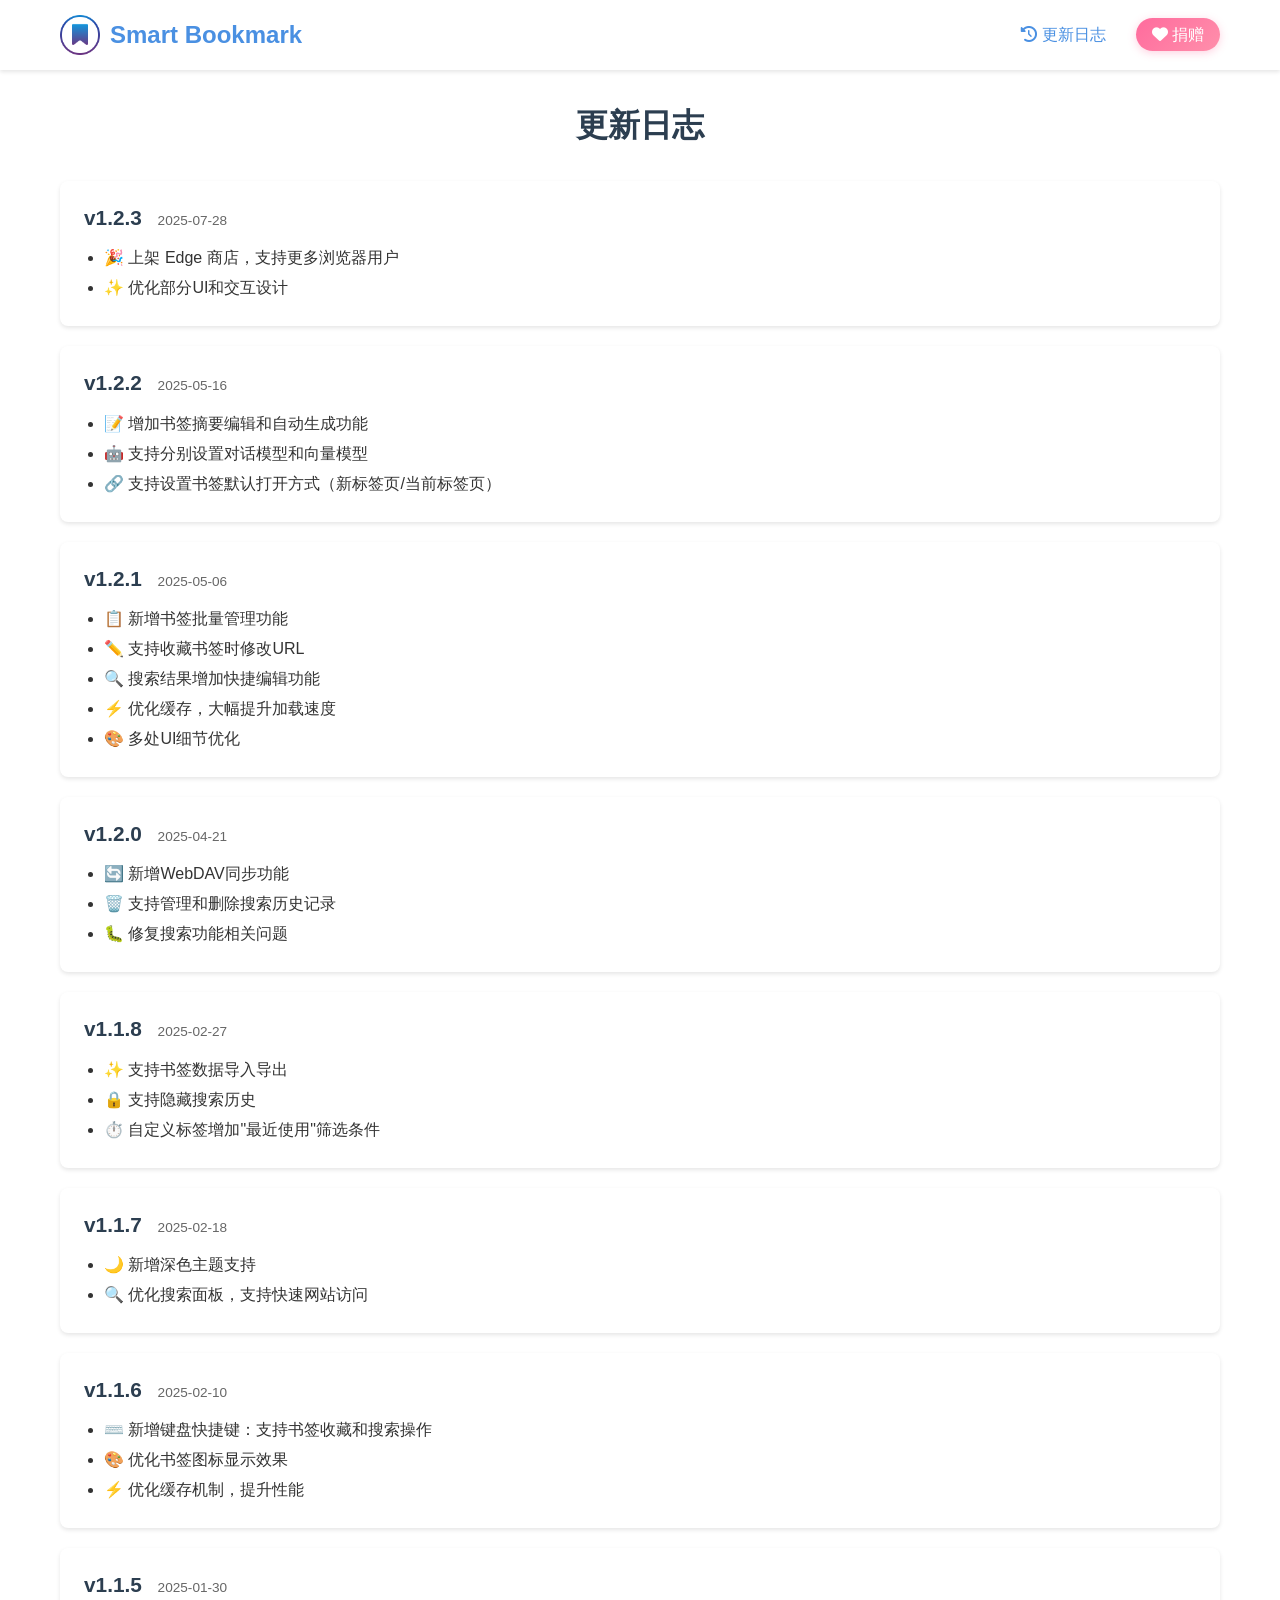
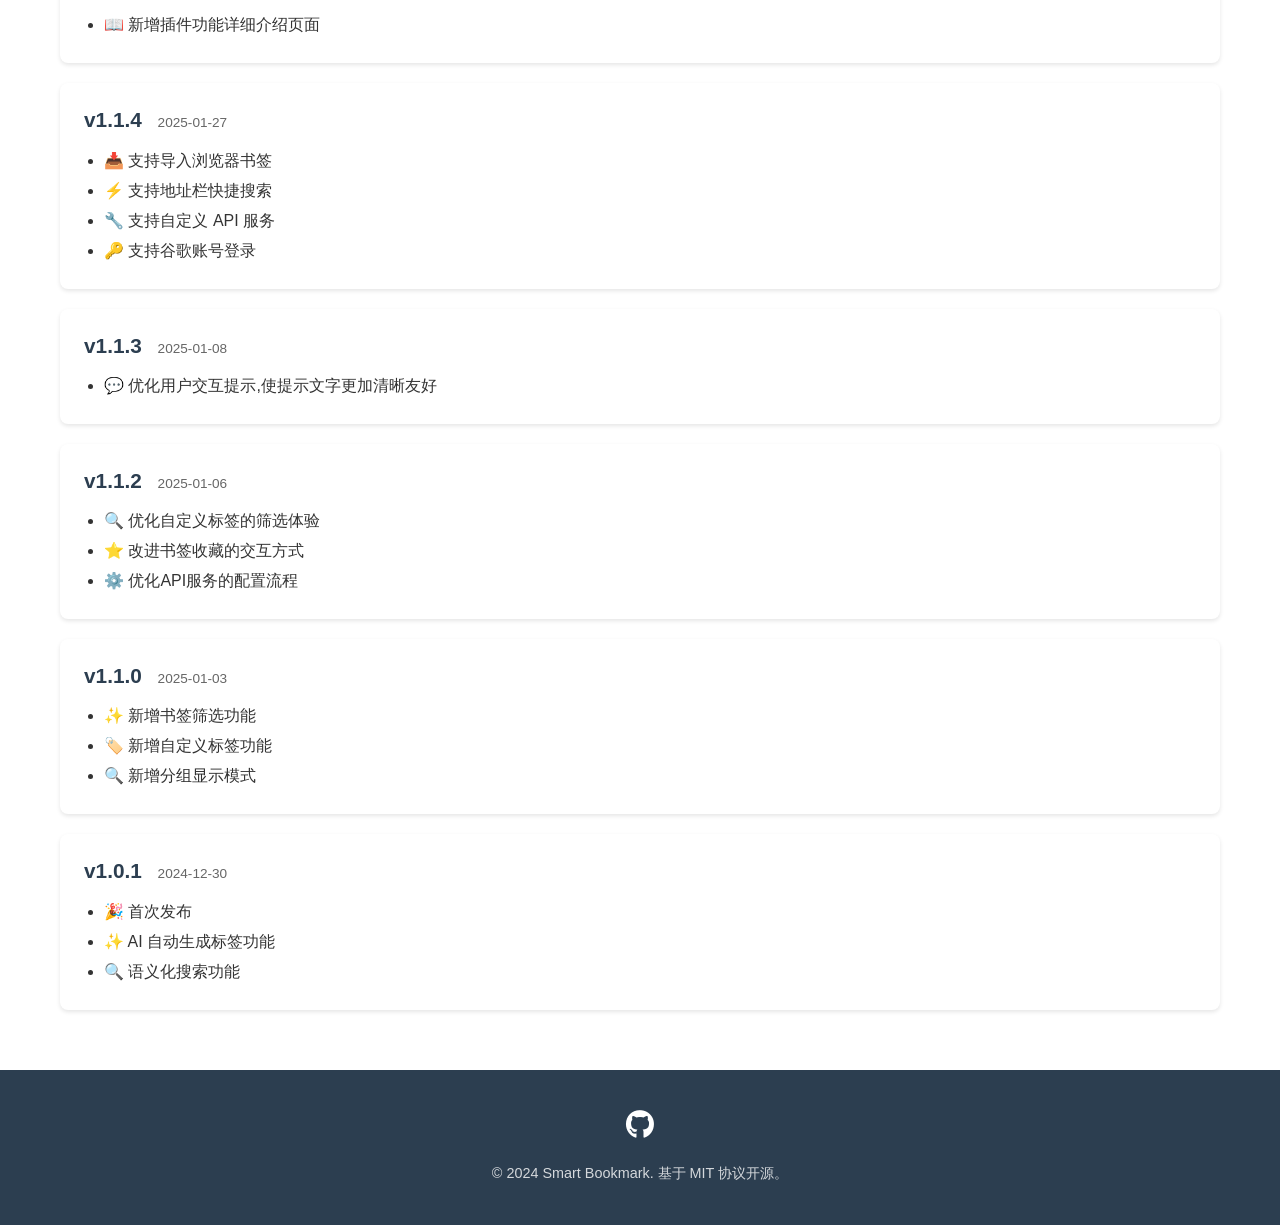
==== changelog.html @ 8c81ffb7 "Refactor navigation links to use consistent class for donate page and update CSS styles for improved" ====
<!DOCTYPE html>
<html lang="zh-CN">
<head>
    <meta charset="UTF-8">
    <meta name="viewport" content="width=device-width, initial-scale=1.0">
    <link rel="icon" href="./static/favicon/favicon.ico" type="image/x-icon">
    <title>更新日志 - Smart Bookmark</title>
    <link rel="stylesheet" href="https://cdn.bootcdn.net/ajax/libs/font-awesome/6.6.0/css/all.min.css">
    <link rel="stylesheet" href="./static/css/home.css?v=1.0.0">
</head>
<body>
    <header class="header">
        <nav class="nav-container">
            <div class="logo">
                <a href="./">
                    <img src="./static/images/logo.png" alt="Smart Bookmark Logo">
                    <span>Smart Bookmark</span>
                </a>
            </div>
            <ul class="nav-links">
                <li><a href="./changelog.html" class="active">
                    <i class="fas fa-history"></i> 更新日志
                </a></li>
                <li><a href="/donate.html" class="nav-donate">
                    <i class="fas fa-heart"></i> 捐赠
                </a></li>
            </ul>
        </nav>
    </header>

    <main class="changelog">
        <h1>更新日志</h1>
        
        <div class="version-list">
            <div class="version-item">
                <h2>v1.2.3 <span class="date">2025-07-28</span></h2>
                <ul>
                    <li>🎉 上架 Edge 商店，支持更多浏览器用户</li>
                    <li>✨ 优化部分UI和交互设计</li>
                </ul>
            </div>
            <div class="version-item">
                <h2>v1.2.2 <span class="date">2025-05-16</span></h2>
                <ul>
                    <li>📝 增加书签摘要编辑和自动生成功能</li>
                    <li>🤖 支持分别设置对话模型和向量模型</li>
                    <li>🔗 支持设置书签默认打开方式（新标签页/当前标签页）</li>
                </ul>
            </div>
            <div class="version-item">
                <h2>v1.2.1 <span class="date">2025-05-06</span></h2>
                <ul>
                    <li>📋 新增书签批量管理功能</li>
                    <li>✏️ 支持收藏书签时修改URL</li>
                    <li>🔍 搜索结果增加快捷编辑功能</li>
                    <li>⚡ 优化缓存，大幅提升加载速度</li>
                    <li>🎨 多处UI细节优化</li>
                </ul>
            </div>
            <div class="version-item">
                <h2>v1.2.0 <span class="date">2025-04-21</span></h2>
                <ul>
                    <li>🔄 新增WebDAV同步功能</li>
                    <li>🗑️ 支持管理和删除搜索历史记录</li>
                    <li>🐛 修复搜索功能相关问题</li>
                </ul>
            </div>
            <div class="version-item">
                <h2>v1.1.8 <span class="date">2025-02-27</span></h2>
                <ul>
                    <li>✨ 支持书签数据导入导出</li>
                    <li>🔒 支持隐藏搜索历史</li>
                    <li>⏱️ 自定义标签增加"最近使用"筛选条件</li>
                </ul>
            </div>
            <div class="version-item">
                <h2>v1.1.7 <span class="date">2025-02-18</span></h2>
                <ul>
                    <li>🌙 新增深色主题支持</li>
                    <li>🔍 优化搜索面板，支持快速网站访问</li>
                </ul>
            </div>
            <div class="version-item">
                <h2>v1.1.6 <span class="date">2025-02-10</span></h2>
                <ul>
                    <li>⌨️ 新增键盘快捷键：支持书签收藏和搜索操作</li>
                    <li>🎨 优化书签图标显示效果</li>
                    <li>⚡ 优化缓存机制，提升性能</li>
                </ul>
            </div>
            <div class="version-item">
                <h2>v1.1.5 <span class="date">2025-01-30</span></h2>
                <ul>
                    <li>📖 新增插件功能详细介绍页面</li>
                </ul>
            </div>
            <div class="version-item">
                <h2>v1.1.4 <span class="date">2025-01-27</span></h2>
                <ul>
                    <li>📥 支持导入浏览器书签</li>
                    <li>⚡ 支持地址栏快捷搜索</li>
                    <li>🔧 支持自定义 API 服务</li>
                    <li>🔑 支持谷歌账号登录</li>
                </ul>
            </div>
            <div class="version-item">
                <h2>v1.1.3 <span class="date">2025-01-08</span></h2>
                <ul>
                    <li>💬 优化用户交互提示,使提示文字更加清晰友好</li>
                </ul>
            </div>
            <div class="version-item">
                <h2>v1.1.2 <span class="date">2025-01-06</span></h2>
                <ul>
                    <li>🔍 优化自定义标签的筛选体验</li>
                    <li>⭐ 改进书签收藏的交互方式</li>
                    <li>⚙️ 优化API服务的配置流程</li>
                </ul>
            </div>
            <div class="version-item">
                <h2>v1.1.0 <span class="date">2025-01-03</span></h2>
                <ul>
                    <li>✨ 新增书签筛选功能</li>
                    <li>🏷️ 新增自定义标签功能</li>
                    <li>🔍 新增分组显示模式</li>
                </ul>
            </div>
            <div class="version-item">
                <h2>v1.0.1 <span class="date">2024-12-30</span></h2>
                <ul>
                    <li>🎉 首次发布</li>
                    <li>✨ AI 自动生成标签功能</li>
                    <li>🔍 语义化搜索功能</li>
                </ul>
            </div>
        </div>
    </main>

    <footer class="footer">
        <div class="footer-content">
            <div class="footer-links">
                <a href="https://github.com/howoii/SmartBookmark" target="_blank">
                    <i class="fab fa-github"></i>
                </a>
            </div>
            <p class="copyright">© 2024 Smart Bookmark. 基于 MIT 协议开源。</p>
        </div>
    </footer>
</body>
</html>
---- static/css/home.css ----
:root {
    --primary-color: #4a90e2;
    --secondary-color: #2c3e50;
    --accent-color: #e74c3c;
    --text-color: #333;
    --light-gray: #f5f6fa;
    --border-color: #eee;
    --max-width: 1200px;
    --header-height: 70px;
}

* {
    margin: 0;
    padding: 0;
    box-sizing: border-box;
}

body {
    font-family: -apple-system, BlinkMacSystemFont, 'Segoe UI', Roboto, Oxygen, Ubuntu, Cantarell, 'Open Sans', 'Helvetica Neue', sans-serif;
    line-height: 1.6;
    color: var(--text-color);
}

/* Header Styles */
.header {
    background: white;
    box-shadow: 0 2px 4px rgba(0,0,0,0.1);
    position: fixed;
    width: 100%;
    top: 0;
    z-index: 1000;
}

.nav-container {
    max-width: var(--max-width);
    margin: 0 auto;
    padding: 0 20px;
    height: var(--header-height);
    display: flex;
    justify-content: space-between;
    align-items: center;
}

.logo {
    display: flex;
    align-items: center;
    gap: 10px;
}

.logo img {
    height: 40px;
    width: auto;
}

.logo span {
    font-size: 1.5rem;
    font-weight: 600;
    color: var(--primary-color);
}

.logo a {
    display: flex;
    align-items: center;
    gap: 10px;
    text-decoration: none;
}

.nav-links {
    display: flex;
    gap: 30px;
    list-style: none;
}

.nav-links a {
    text-decoration: none;
    color: var(--secondary-color);
    font-weight: 500;
    transition: color 0.3s;
}

.nav-links a:hover,
.nav-links a.active {
    color: var(--primary-color);
}

.nav-links a.nav-donate {
    background: linear-gradient(135deg, #ff6b9d 0%, #ff8fab 100%);
    color: white !important;
    padding: 8px 16px;
    border-radius: 20px;
    transition: all 0.3s ease;
    box-shadow: 0 2px 8px rgba(255, 107, 157, 0.3);
}

.nav-links a.nav-donate:hover {
    background: linear-gradient(135deg, #ff5a8a 0%, #ff7a9d 100%);
    box-shadow: 0 4px 12px rgba(255, 107, 157, 0.4);
    transform: translateY(-1px);
}

.nav-links a.nav-donate i {
    color: white;
}

/* Main Content Styles */
main {
    margin-top: var(--header-height);
    min-height: calc(100vh - var(--header-height));
}

/* Hero Section */
.hero {
    background: linear-gradient(135deg, #f8faff 0%, #e3f2fd 25%, #bbdefb 50%, #e3f2fd 75%, #f8faff 100%);
    color: #2c3e50;
    padding: 100px 20px 120px;
    text-align: center;
    position: relative;
    overflow: hidden;
}

.hero::before {
    content: '';
    position: absolute;
    top: 0;
    left: 0;
    right: 0;
    bottom: 0;
    background: radial-gradient(circle at 30% 20%, rgba(74, 144, 226, 0.1) 0%, transparent 50%),
                radial-gradient(circle at 70% 80%, rgba(41, 128, 185, 0.08) 0%, transparent 50%);
    pointer-events: none;
}

.hero-content {
    max-width: var(--max-width);
    margin: 0 auto;
    position: relative;
    z-index: 1;
}

.hero h1 {
    font-size: 3rem;
    margin-bottom: 20px;
    color: #1a237e;
    font-weight: 700;
    text-shadow: 0 2px 4px rgba(0,0,0,0.1);
}

.hero .subtitle {
    font-size: 1.5rem;
    margin-bottom: 40px;
    color: #37474f;
    font-weight: 400;
    line-height: 1.6;
}

/* Features Section */
.features {
    padding: 80px 20px;
    background: linear-gradient(180deg, #f8faff 0%, #f5f6fa 100%);
    position: relative;
}

.features::before {
    content: '';
    position: absolute;
    top: 0;
    left: 0;
    right: 0;
    height: 60px;
    background: linear-gradient(180deg, transparent 0%, #f8faff 100%);
    pointer-events: none;
}

.features h2 {
    text-align: center;
    margin-bottom: 50px;
    font-size: 2.5rem;
    color: var(--secondary-color);
    position: relative;
    z-index: 1;
}

.features-grid {
    display: grid;
    grid-template-columns: repeat(auto-fit, minmax(300px, 1fr));
    gap: 30px;
    max-width: var(--max-width);
    margin: 0 auto;
    position: relative;
    z-index: 1;
}

.feature-card {
    background: white;
    padding: 30px;
    border-radius: 10px;
    text-align: center;
    box-shadow: 0 4px 6px rgba(0,0,0,0.1);
    transition: transform 0.3s;
}

.feature-card:hover {
    transform: translateY(-5px);
}

.feature-card i {
    font-size: 2.5rem;
    color: var(--primary-color);
    margin-bottom: 20px;
}

.feature-card h3 {
    margin-bottom: 15px;
    color: var(--secondary-color);
}

/* Guide Section */
.guide {
    padding: 4rem 2rem;
    background-color: #f8f9fa;
}

.guide h2 {
    text-align: center;
    margin-bottom: 3rem;
    color: #2c3e50;
}

.feature-intro {
    max-width: 1200px;
    margin: 0 auto;
}

.feature-item {
    display: flex;
    align-items: center;
    margin-bottom: 4rem;
    gap: 3rem;
}

.feature-item.reverse {
    flex-direction: row-reverse;
}

.feature-text {
    flex: 1;
}

.feature-text h3 {
    font-size: 1.8rem;
    color: #2c3e50;
    margin-bottom: 1rem;
}

.feature-text p {
    font-size: 1.1rem;
    line-height: 1.6;
    color: #666;
}

.feature-image {
    flex: 1;
}

.feature-image img {
    width: 100%;
    border-radius: 8px;
    box-shadow: 0 4px 12px rgba(0, 0, 0, 0.1);
}

@media (max-width: 768px) {
    .feature-item {
        flex-direction: column;
        text-align: center;
        gap: 1.5rem;
    }

    .feature-item.reverse {
        flex-direction: column;
    }

    .feature-text, .feature-image {
        flex: none;
        width: 100%;
    }
}

/* Changelog Styles */
.changelog {
    max-width: var(--max-width);
    margin: 0 auto;
    padding: calc(var(--header-height) + 30px) 20px 40px;
}

.changelog h1 {
    text-align: center;
    margin-bottom: 30px;
    color: var(--secondary-color);
}

.version-item {
    margin-bottom: 20px;
    padding: 20px 24px;
    background: white;
    border-radius: 8px;
    box-shadow: 0 2px 4px rgba(0,0,0,0.1);
}

.version-item h2 {
    margin-bottom: 12px;
    color: var(--secondary-color);
    font-size: 1.3rem;
}

.version-item .date {
    font-size: 0.85rem;
    color: #666;
    margin-left: 10px;
    font-weight: normal;
}

.version-item ul {
    margin-left: 20px;
    margin-top: 0;
    margin-bottom: 0;
}

.version-item li {
    margin-bottom: 6px;
    line-height: 1.5;
}

/* Feedback Styles */
.feedback {
    max-width: var(--max-width);
    margin: 0 auto;
    padding: 80px 20px 60px;
}

.feedback h1 {
    text-align: center;
    margin-bottom: 50px;
    color: var(--secondary-color);
}

.feedback-channels {
    display: grid;
    grid-template-columns: repeat(auto-fit, minmax(300px, 1fr));
    gap: 30px;
}

.channel-item {
    text-align: center;
    padding: 30px;
    background: white;
    border-radius: 10px;
    box-shadow: 0 2px 4px rgba(0,0,0,0.1);
    display: flex;
    flex-direction: column;
    height: 100%;
}

.channel-item i {
    font-size: 2.5rem;
    color: var(--primary-color);
    margin-bottom: 20px;
}

.channel-item h3 {
    margin-bottom: 15px;
    color: var(--secondary-color);
}

.channel-item p {
    margin-bottom: 20px;
    flex-grow: 1;
}

.channel-item .button,
.channel-item .qrcode-wrapper {
    margin-top: auto;
}

.channel-item a.button {
    padding: 8px 30px;
}

.qrcode {
    margin: 20px 0;
}

.qrcode img {
    max-width: 200px;
    border-radius: 10px;
}

.qrcode-tip {
    font-size: 0.9rem;
    color: #666;
}

/* Button Styles */
.button,
.cta-button {
    display: inline-block;
    padding: 12px 30px;
    background: var(--primary-color);
    color: white;
    text-decoration: none;
    border-radius: 5px;
    transition: background 0.3s;
}

.button:hover,
.cta-button:hover {
    background: #357abd;
}

.cta-button {
    font-size: 1.2rem;
    padding: 12px 32px;
    background: #3273dc;
    color: white;
    font-weight: 600;
    border-radius: 30px;
    border: none;
    transition: all 0.3s ease;
    letter-spacing: 0.5px;
    text-decoration: none;
    display: inline-flex;
    align-items: center;
    gap: 8px;
}

.cta-button:hover {
    background: #2860b5;
}

.cta-button:active {
    transform: translateY(0);
}

.cta-button i {
    color: white;
    font-size: 1.1rem;
}

/* Download Buttons Container */
.download-buttons {
    display: flex;
    gap: 15px;
    justify-content: center;
    flex-wrap: wrap;
}

/* Responsive design for download buttons */
@media (max-width: 768px) {
    .download-buttons {
        flex-direction: column;
        align-items: center;
        gap: 12px;
    }
    
    .download-buttons .cta-button {
        width: 100%;
        max-width: 280px;
        justify-content: center;
    }
}

/* Footer Styles */
.footer {
    background: var(--secondary-color);
    color: white;
    padding: 40px 20px;
}

.footer-content {
    max-width: var(--max-width);
    margin: 0 auto;
    text-align: center;
}

.footer-links {
    margin-bottom: 20px;
}

.footer-links a {
    color: white;
    text-decoration: none;
    margin: 0 15px;
    transition: opacity 0.3s;
    display: inline-block;
}

.footer-links a i,
.footer-links a .fab,
.footer-links a .fas {
    font-size: 1.8rem;
}

.footer-links a:hover {
    opacity: 0.8;
}

.copyright {
    opacity: 0.8;
    font-size: 0.9rem;
}

.copyright a {
    color: white;
    text-decoration: none;
    margin-left: 10px;
    opacity: 0.8;
    transition: opacity 0.3s;
}

.copyright a:hover {
    opacity: 1;
}

/* Responsive Design */
@media (max-width: 768px) {
    .nav-links {
        display: none;
    }
    
    .guide-content {
        grid-template-columns: 1fr;
    }
    
    .hero h1 {
        font-size: 2rem;
    }
    
    .hero .subtitle {
        font-size: 1.2rem;
    }
    
    .features h2,
    .guide h2 {
        font-size: 2rem;
    }
}

@media (max-width: 480px) {
    .logo span {
        display: none;
    }
    
    .feature-card,
    .channel-item {
        padding: 20px;
    }
}

/* QRCode Tooltip Styles */
.qrcode-wrapper {
    position: relative;
    display: inline-block;
}

.qrcode-btn {
    display: inline-flex;
    align-items: center;
    gap: 8px;
    font-size: 1rem;
    padding: 10px 24px;
    background: var(--primary-color);
    color: white;
    border: none;
    border-radius: 5px;
    cursor: pointer;
    transition: background 0.3s;
}

.qrcode-btn:hover {
    background: #357abd;
}

.channel-item .qrcode-btn i {
    font-size: 1.2rem;
    color: white;
    display: inline-block;
    margin: 0;
}

.qrcode-tooltip {
    position: absolute;
    top: calc(100% + 10px);
    left: 50%;
    transform: translateX(-50%);
    background: white;
    padding: 15px;
    border-radius: 8px;
    box-shadow: 0 4px 12px rgba(0,0,0,0.15);
    display: none;
    z-index: 100;
    width: 240px;
}

.qrcode-tooltip::after {
    content: '';
    position: absolute;
    top: -8px;
    left: 50%;
    transform: translateX(-50%);
    border-left: 8px solid transparent;
    border-right: 8px solid transparent;
    border-bottom: 8px solid white;
    border-top: none;
}

.qrcode-tooltip img {
    width: 100%;
    height: auto;
    border-radius: 4px;
}

.qrcode-tooltip .qrcode-tip {
    margin: 0;
    font-size: 0.9rem;
    color: #666;
    text-align: center;
}

.qrcode-wrapper:hover .qrcode-tooltip {
    display: block;
}

/* Feedback Form Styles */
.feedback-form {
    width: 100%;
}

.feedback-form .form-group {
    margin-bottom: 15px;
    width: 100%;
}

.feedback-form input,
.feedback-form textarea {
    width: 100%;
    padding: 10px;
    border: 1px solid var(--border-color);
    border-radius: 5px;
    font-size: 0.9rem;
    transition: border-color 0.3s;
}

.feedback-form textarea {
    height: 100px;
    resize: vertical;
    min-height: 100px;
    max-height: 200px;
}

.feedback-form input:focus,
.feedback-form textarea:focus {
    outline: none;
    border-color: var(--primary-color);
}

.feedback-form button {
    width: 100%;
    border: none;
    cursor: pointer;
}

.feedback-form .error {
    color: var(--accent-color);
    font-size: 0.85rem;
    margin-top: 5px;
    display: none;
}

.toast {
    opacity: 0;
    visibility: hidden;
    position: fixed;
    top: 20px;
    left: 50%;
    transform: translateX(-50%) translateY(-10px);
    background-color: white;
    color: #333;
    padding: 12px 20px;
    border-radius: 8px;
    z-index: 3000;
    box-shadow: 0 4px 12px rgba(0, 0, 0, 0.15);
    transition: visibility 0s linear 0.3s, opacity 0.3s ease, transform 0.3s ease;
    display: flex;
    align-items: center;
    gap: 8px;
    font-size: 14px;
}

.toast::before {
    content: '';
    width: 20px;
    height: 20px;
    background-image: url('data:image/svg+xml,<svg xmlns="http://www.w3.org/2000/svg" viewBox="0 0 24 24"><path fill="%234CAF50" d="M12 2C6.48 2 2 6.48 2 12s4.48 10 10 10 10-4.48 10-10S17.52 2 12 2zm-2 15l-5-5 1.41-1.41L10 14.17l7.59-7.59L19 8l-9 9z"/></svg>');
    background-size: contain;
    background-repeat: no-repeat;
    transition: background-image 0.3s ease;
}

.toast.error {
    background-color: #f8d7da;
    color: #dc2626;
}

.toast.error::before {
    background-image: url('data:image/svg+xml,<svg xmlns="http://www.w3.org/2000/svg" viewBox="0 0 24 24"><path fill="%23dc2626" d="M12 2C6.47 2 2 6.47 2 12s4.47 10 10 10 10-4.47 10-10S17.53 2 12 2zm5 13.59L15.59 17 12 13.41 8.41 17 7 15.59 10.59 12 7 8.41 8.41 7 12 10.59 15.59 7 17 8.41 13.41 12 17 15.59z"/></svg>');
}

.toast.show {
    opacity: 1;
    visibility: visible;
    transform: translateX(-50%) translateY(0);
    transition-delay: 0s;
}
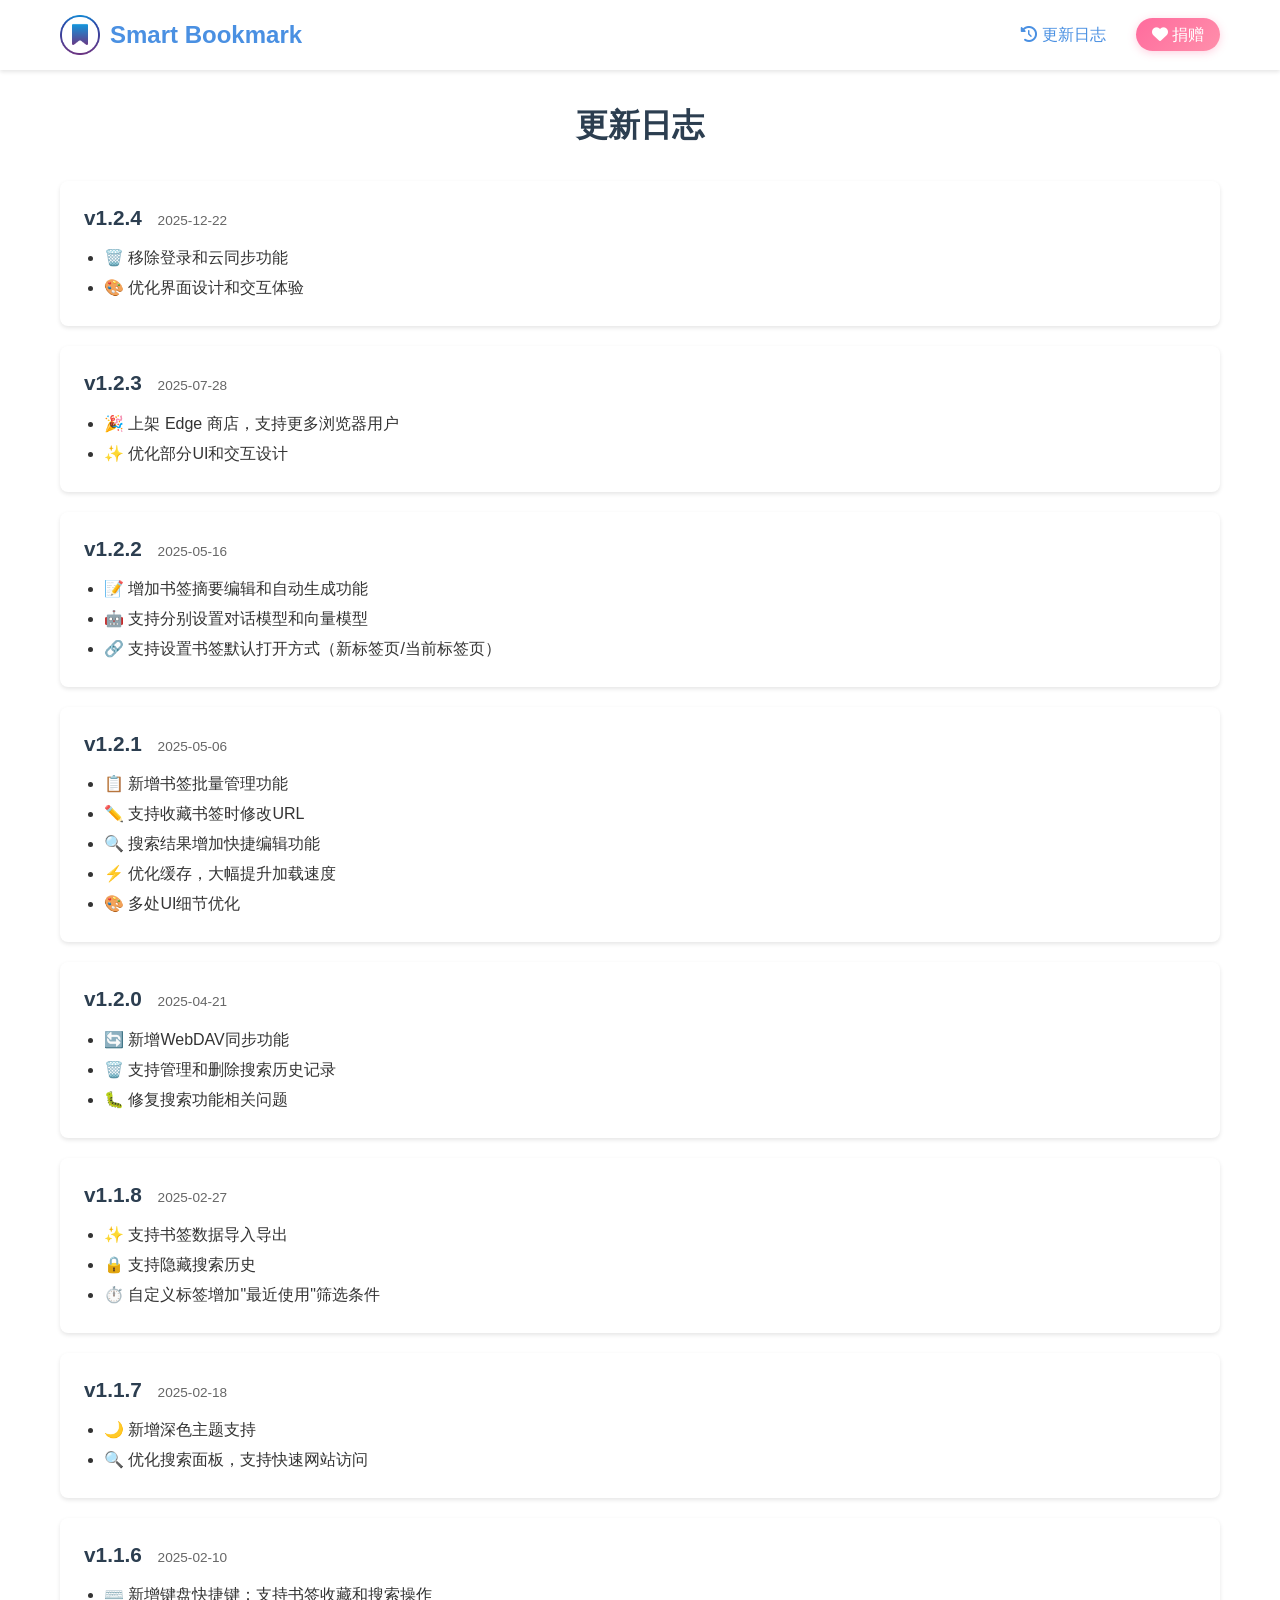
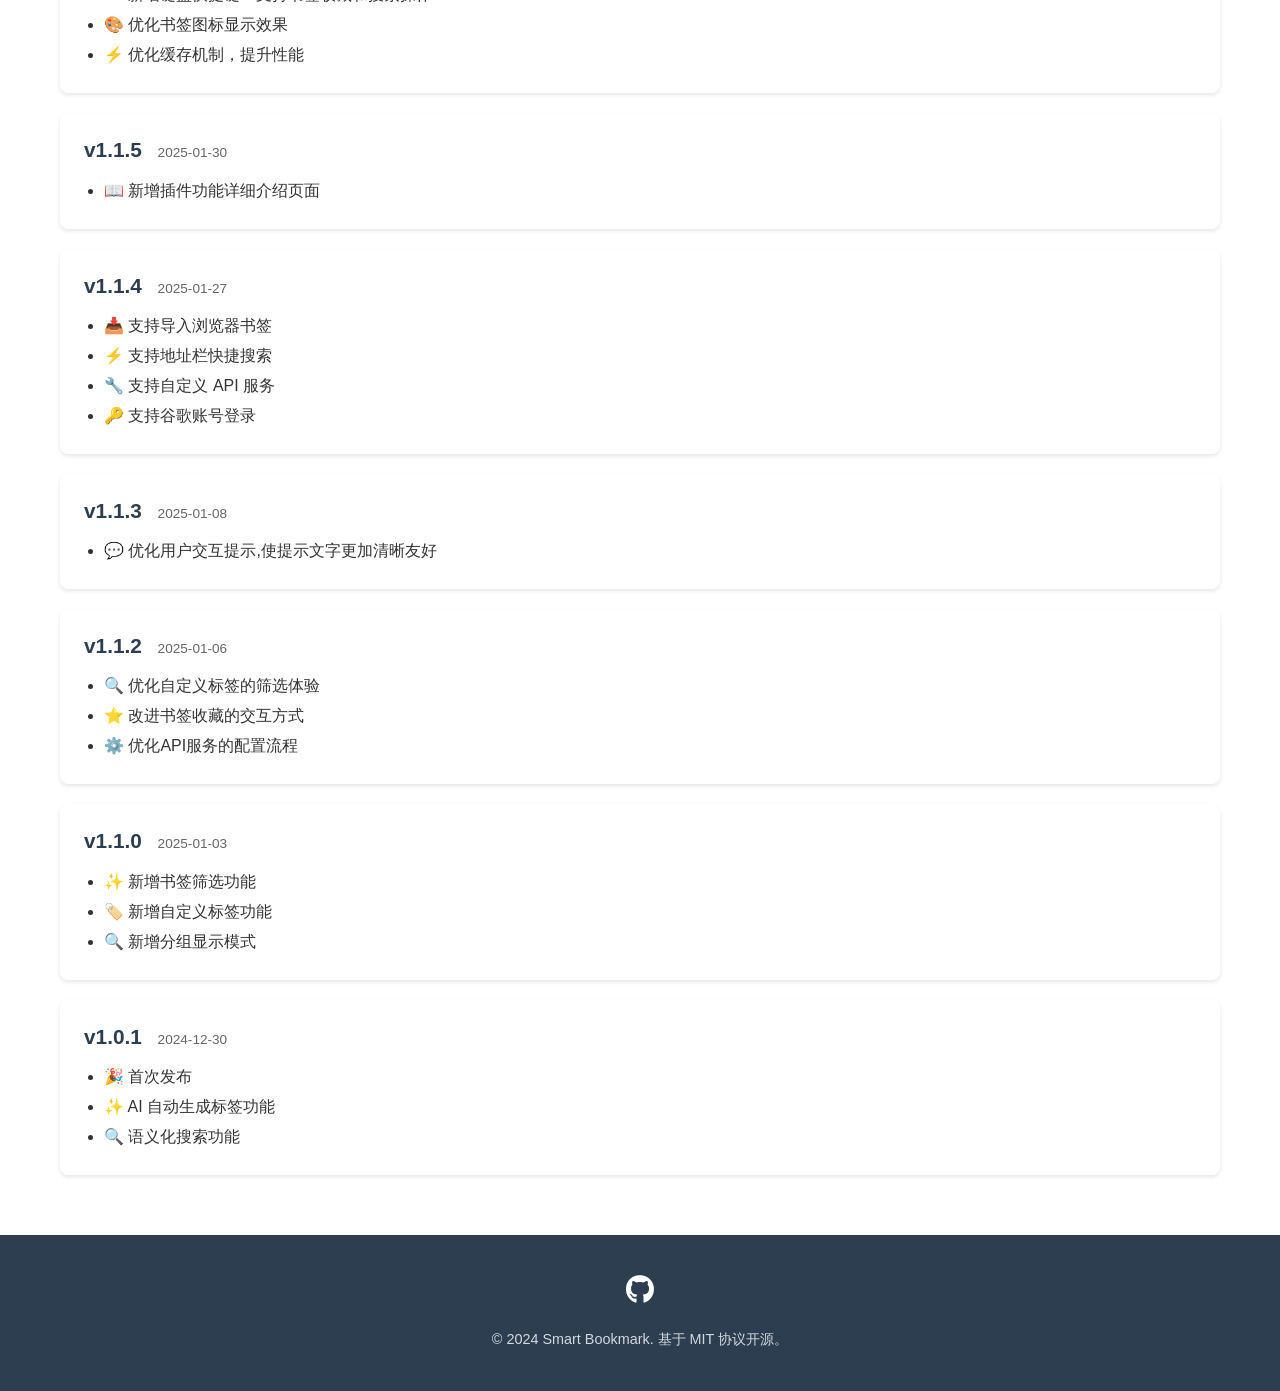
==== commit fee24774: "Add version 1.2.4 to changelog with updates: removed login and cloud sync features, improved UI desi" ====
--- a/changelog.html
+++ b/changelog.html
@@ -21,7 +21,7 @@
                 <li><a href="./changelog.html" class="active">
                     <i class="fas fa-history"></i> 更新日志
                 </a></li>
-                <li><a href="/donate.html" class="nav-donate">
+                <li><a href="./donate.html" class="nav-donate">
                     <i class="fas fa-heart"></i> 捐赠
                 </a></li>
             </ul>
@@ -32,6 +32,13 @@
         <h1>更新日志</h1>
         
         <div class="version-list">
+            <div class="version-item">
+                <h2>v1.2.4 <span class="date">2025-12-22</span></h2>
+                <ul>
+                    <li>🗑️ 移除登录和云同步功能</li>
+                    <li>🎨 优化界面设计和交互体验</li>
+                </ul>
+            </div>
             <div class="version-item">
                 <h2>v1.2.3 <span class="date">2025-07-28</span></h2>
                 <ul>
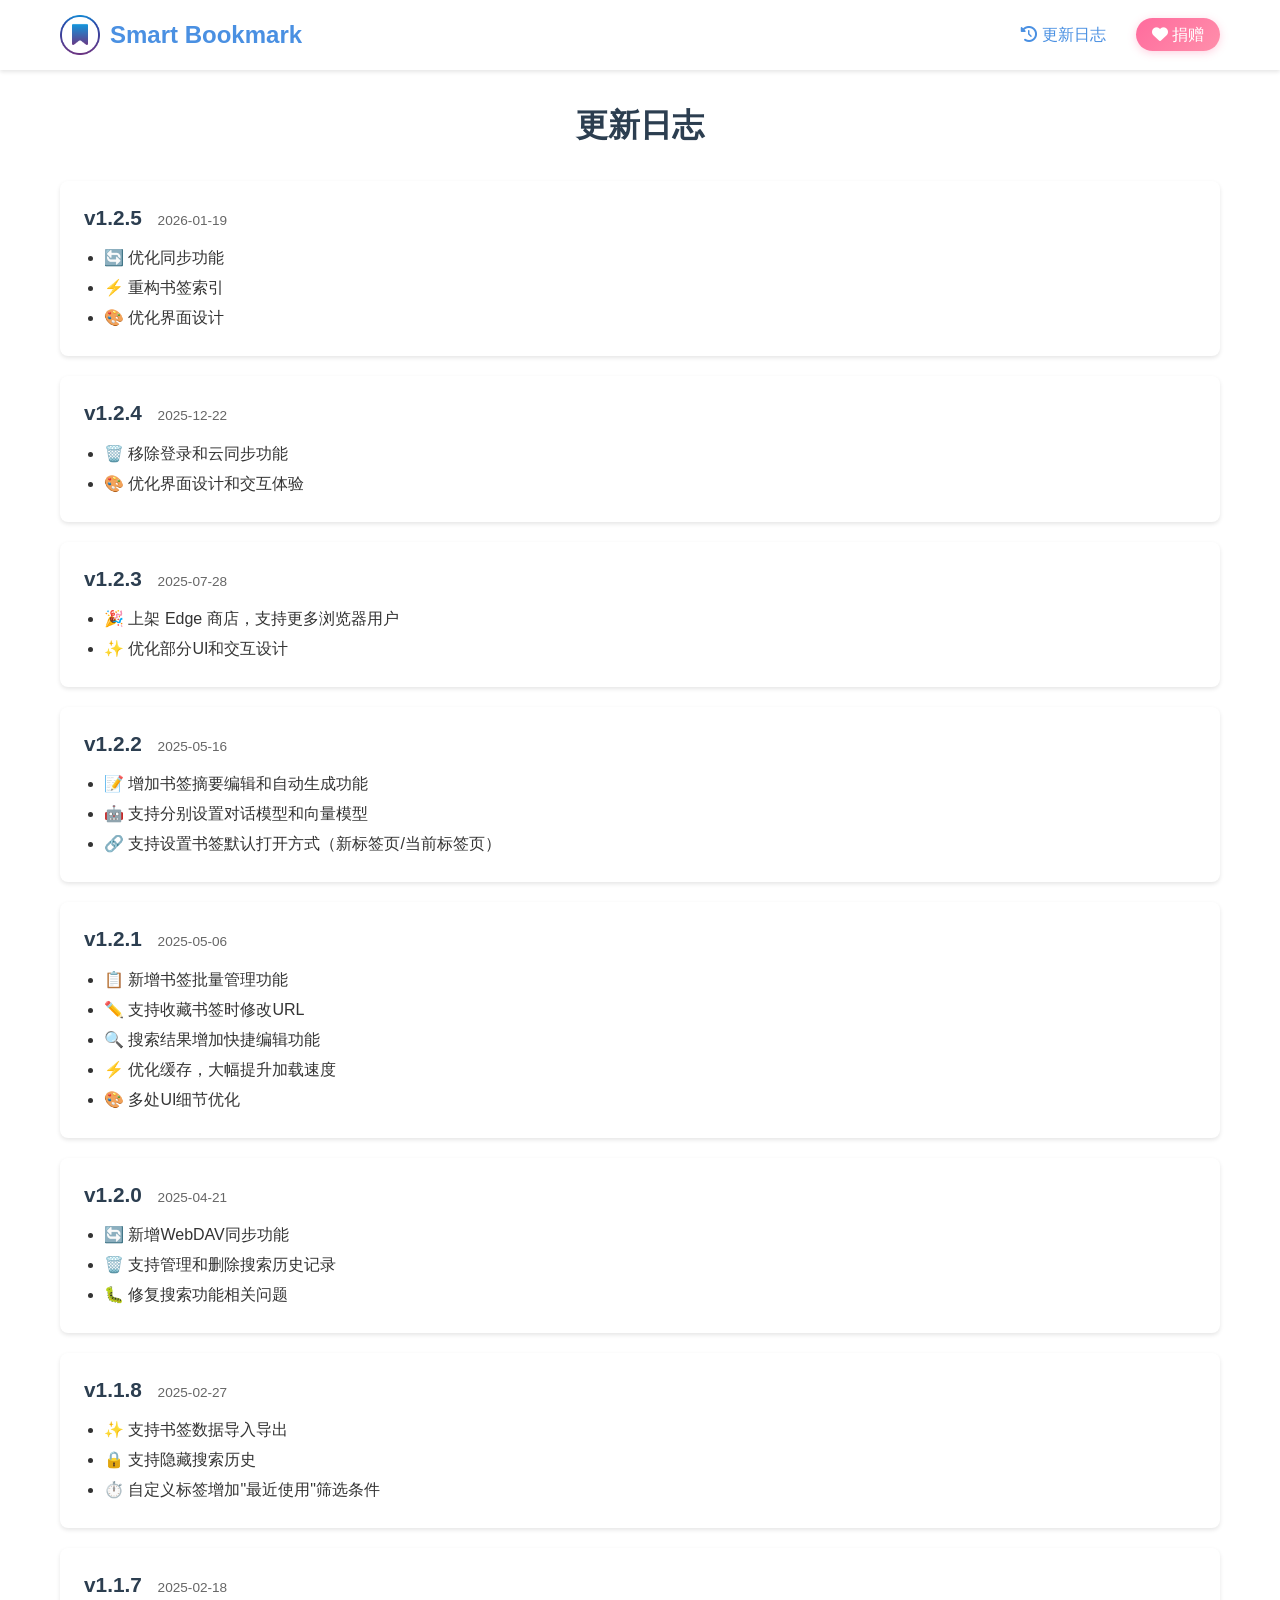
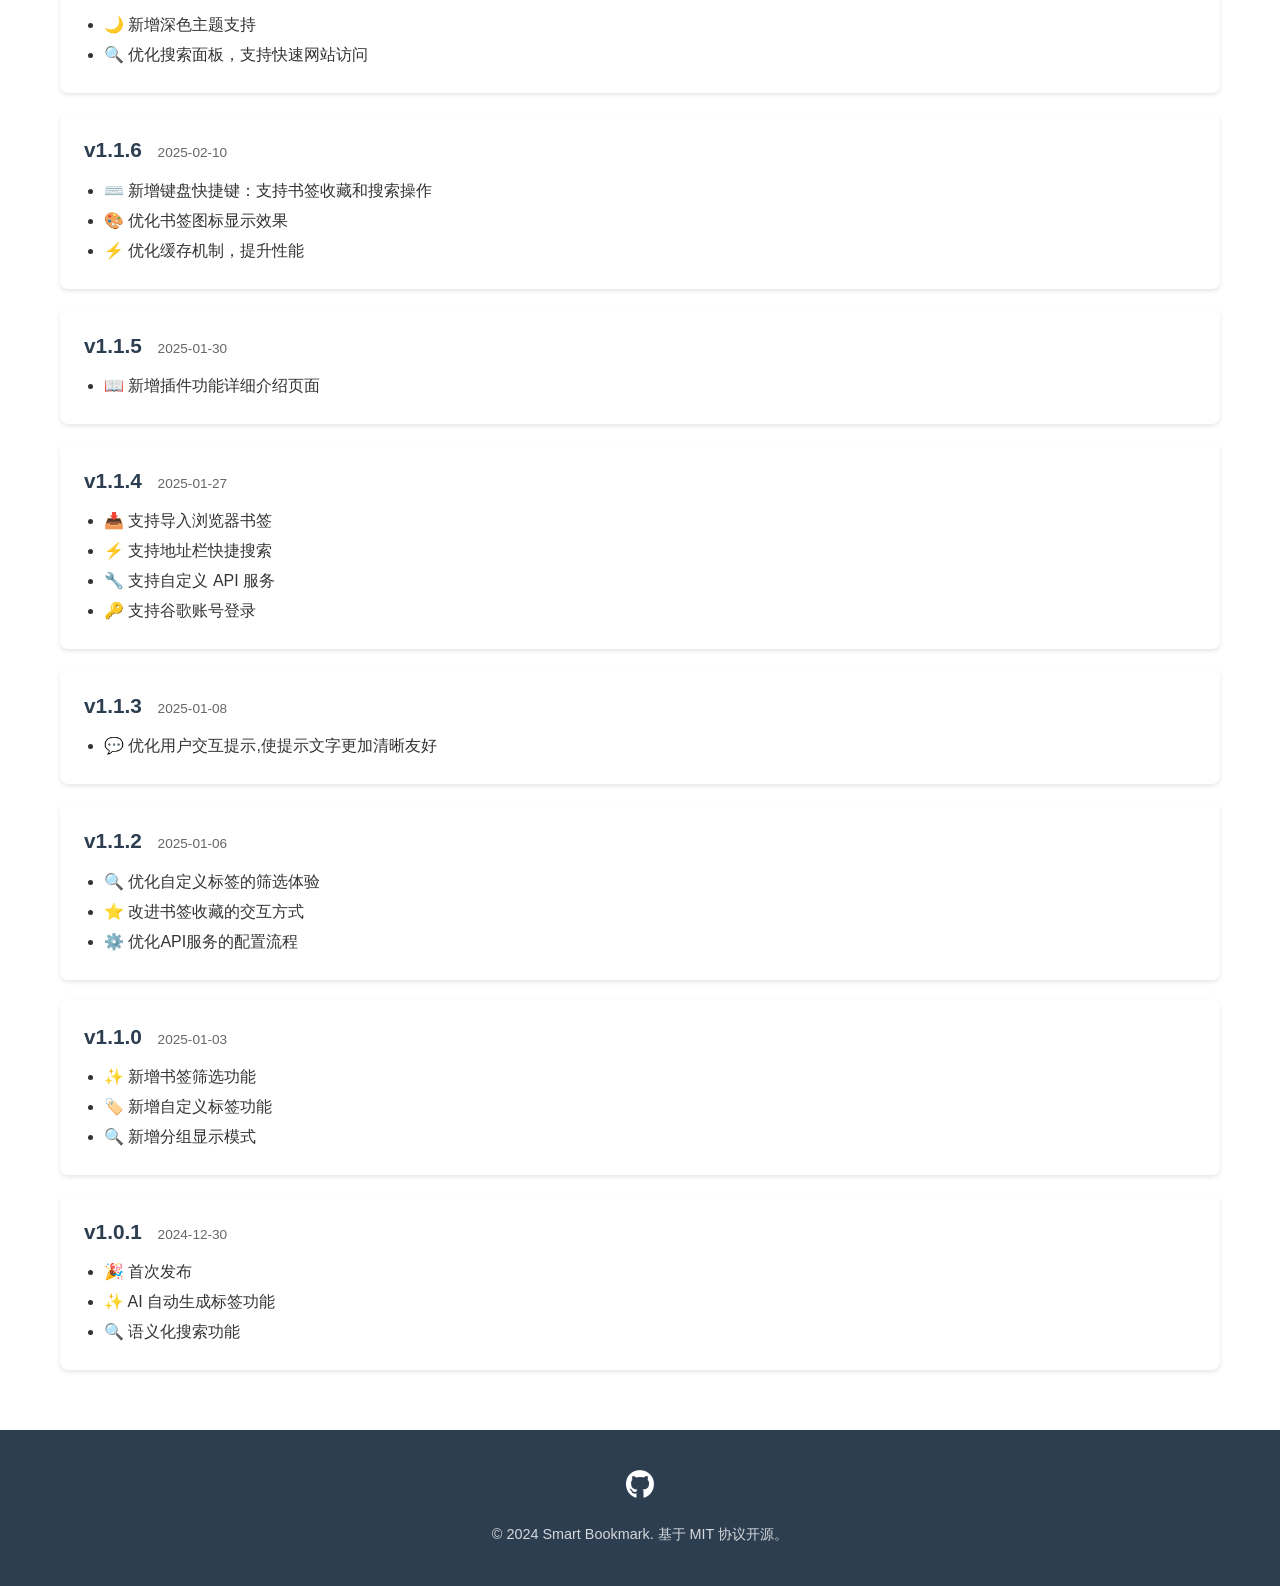
==== commit 8489ce85: "Add version 1.2.5 to changelog with updates: optimized sync functionality, refactored bookmark index" ====
--- a/changelog.html
+++ b/changelog.html
@@ -32,6 +32,14 @@
         <h1>更新日志</h1>
         
         <div class="version-list">
+            <div class="version-item">
+                <h2>v1.2.5 <span class="date">2026-01-19</span></h2>
+                <ul>
+                    <li>🔄 优化同步功能</li>
+                    <li>⚡ 重构书签索引</li>
+                    <li>🎨 优化界面设计</li>
+                </ul>
+            </div>
             <div class="version-item">
                 <h2>v1.2.4 <span class="date">2025-12-22</span></h2>
                 <ul>
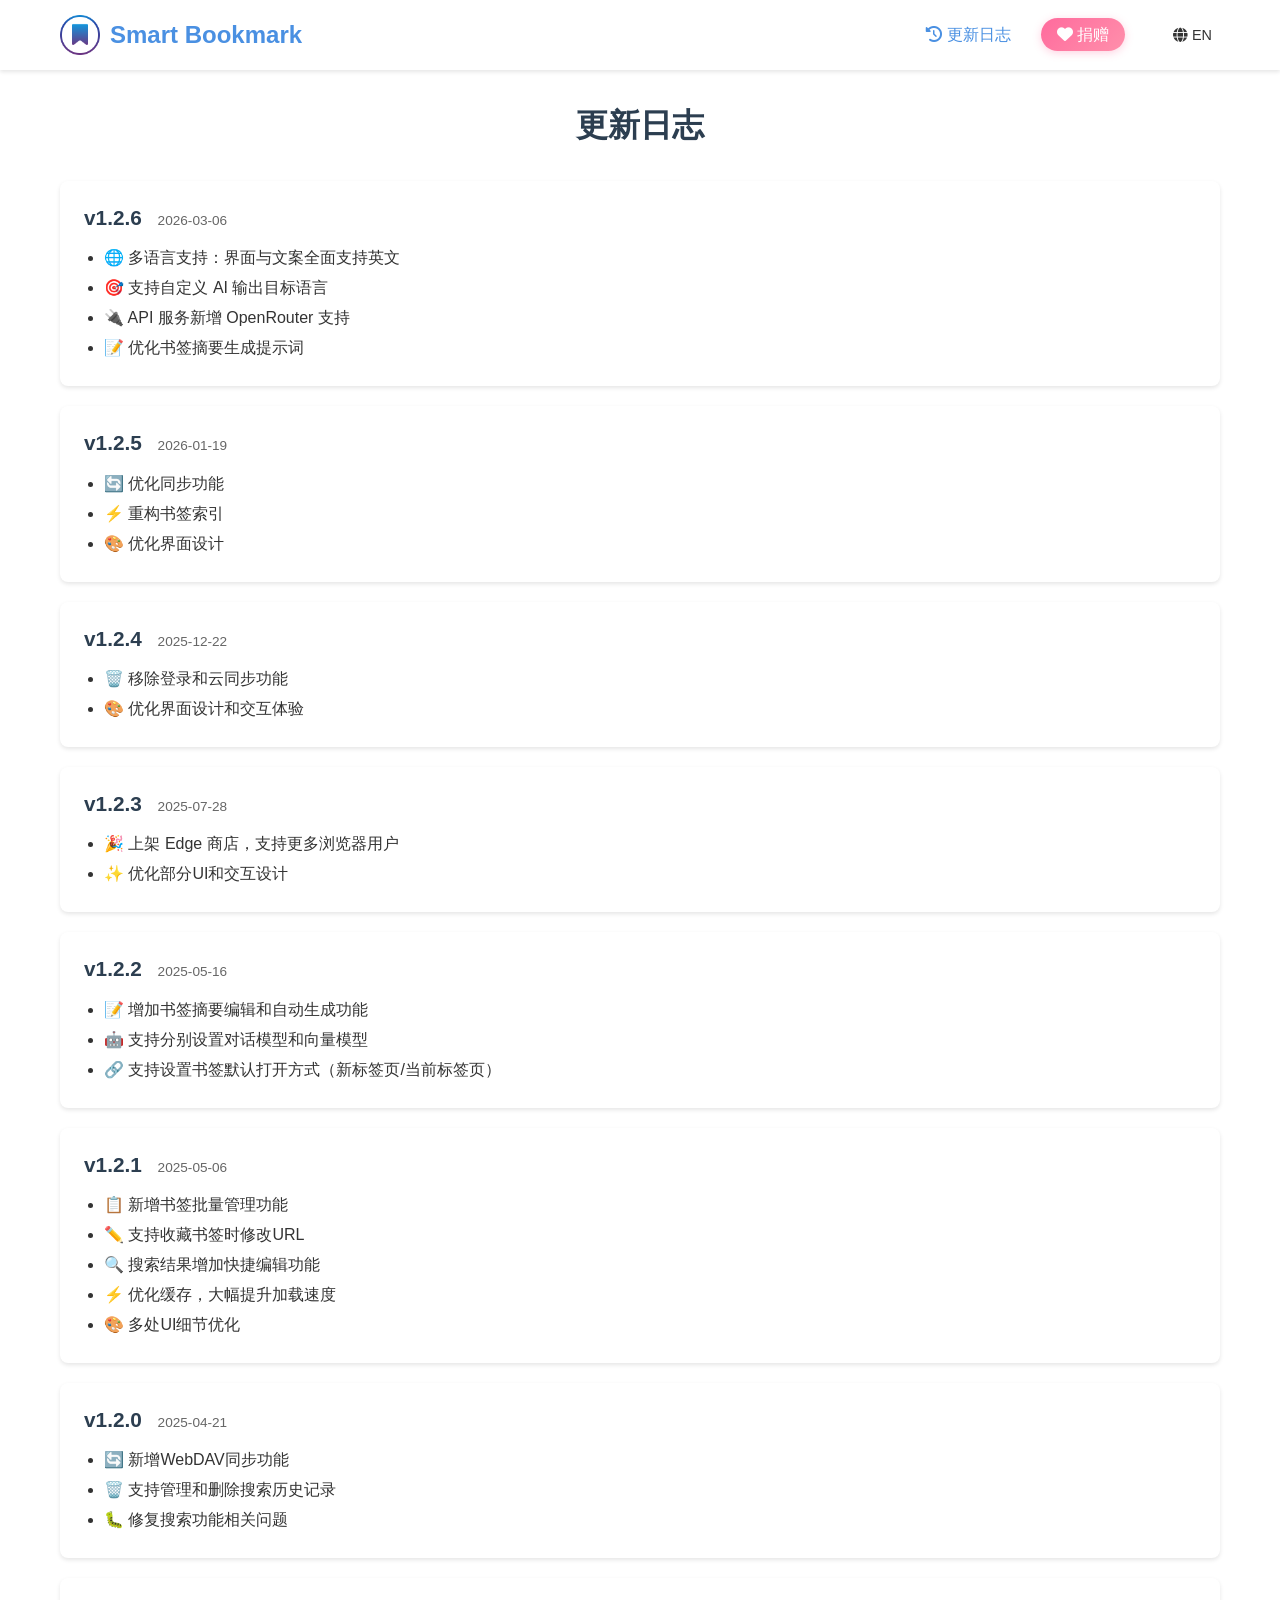
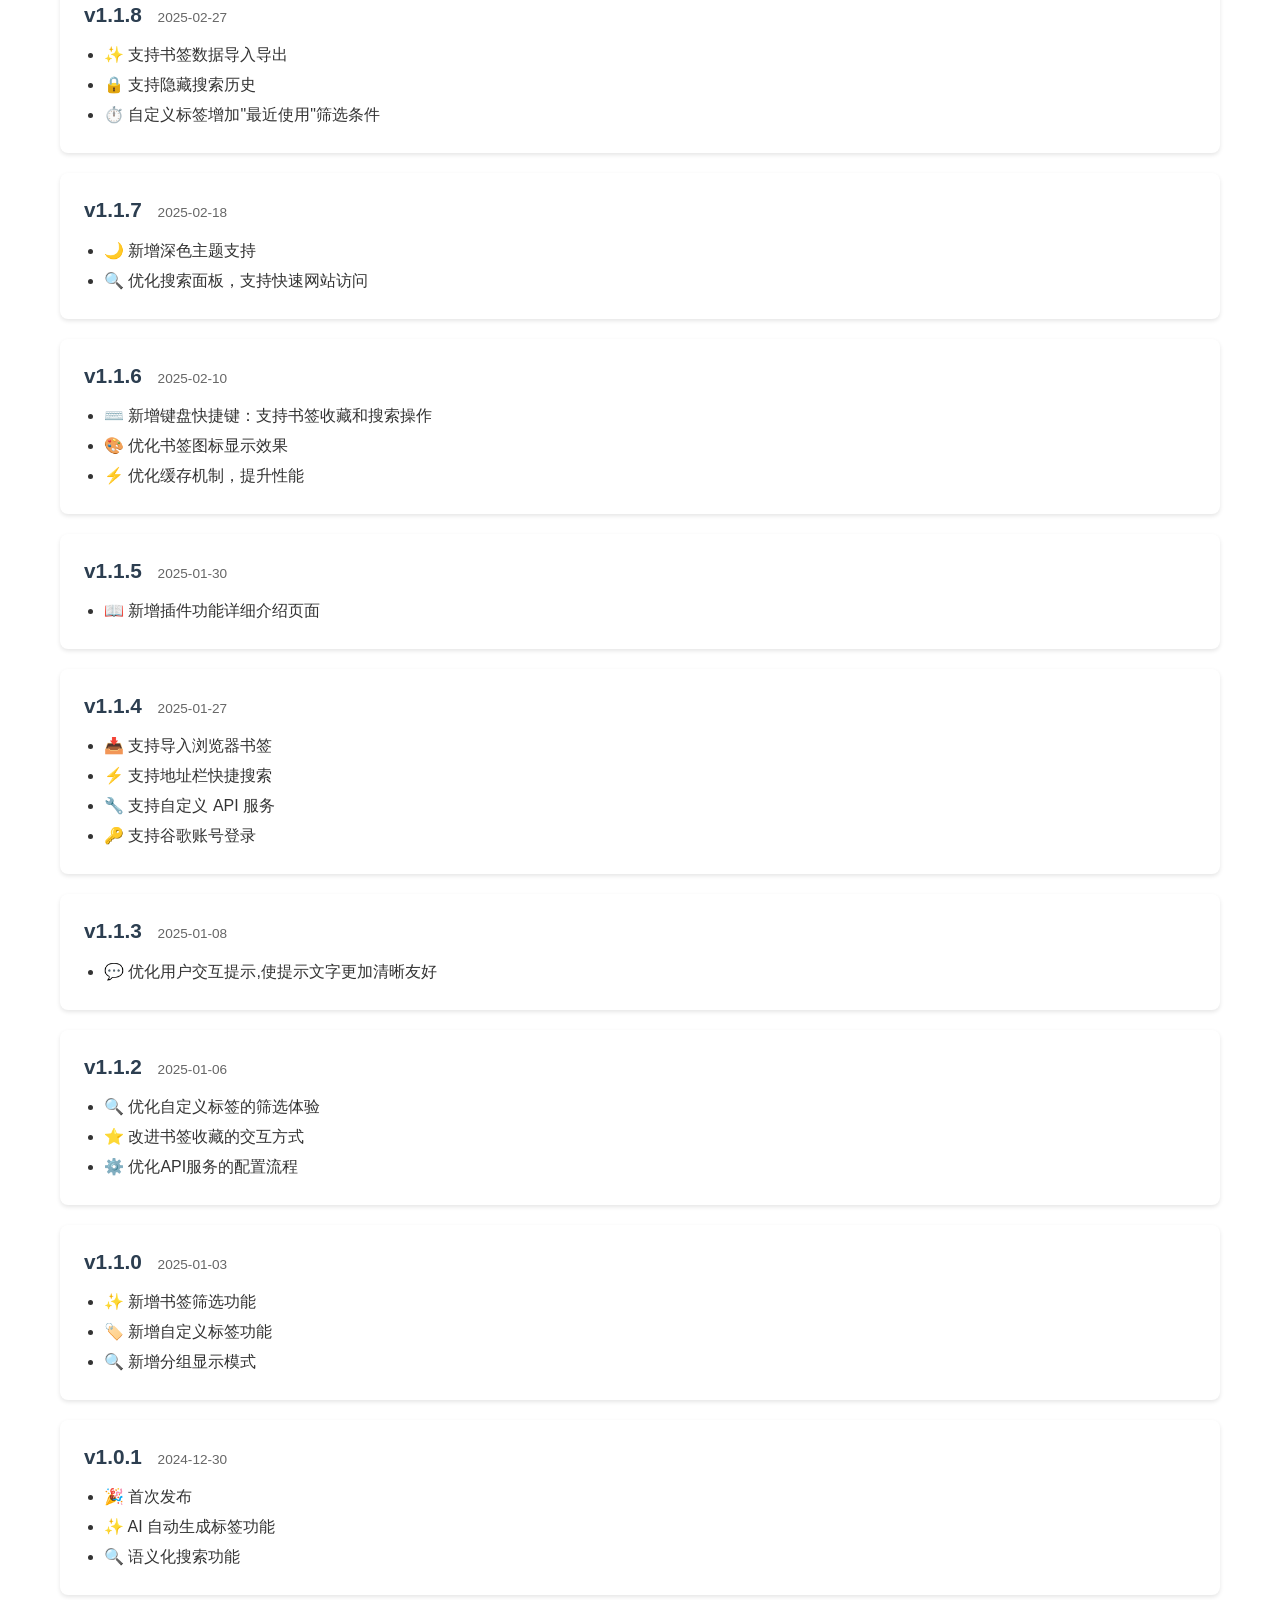
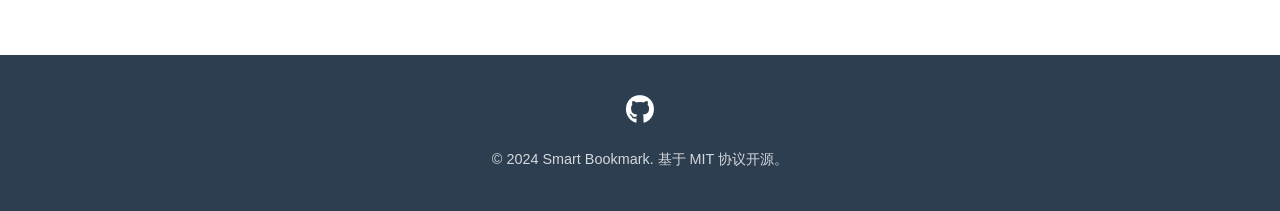
==== commit cc80a038: "Add version 1.2.6 to changelog with updates: introduced multi-language support, custom AI output lan" ====
--- a/changelog.html
+++ b/changelog.html
@@ -24,6 +24,11 @@
                 <li><a href="./donate.html" class="nav-donate">
                     <i class="fas fa-heart"></i> 捐赠
                 </a></li>
+                <li class="lang-switch">
+                    <a href="./en/changelog.html" title="English">
+                        <i class="fas fa-globe"></i> EN
+                    </a>
+                </li>
             </ul>
         </nav>
     </header>
@@ -32,6 +37,15 @@
         <h1>更新日志</h1>
         
         <div class="version-list">
+            <div class="version-item">
+                <h2>v1.2.6 <span class="date">2026-03-06</span></h2>
+                <ul>
+                    <li>🌐 多语言支持：界面与文案全面支持英文</li>
+                    <li>🎯 支持自定义 AI 输出目标语言</li>
+                    <li>🔌 API 服务新增 OpenRouter 支持</li>
+                    <li>📝 优化书签摘要生成提示词</li>
+                </ul>
+            </div>
             <div class="version-item">
                 <h2>v1.2.5 <span class="date">2026-01-19</span></h2>
                 <ul>
--- a/static/css/home.css
+++ b/static/css/home.css
@@ -100,6 +100,32 @@
 
 .nav-links a.nav-donate i {
     color: white;
+}
+
+/* Language Switch Styles */
+.lang-switch {
+    display: flex;
+    align-items: center;
+    margin-left: 10px;
+}
+
+.lang-switch a {
+    display: inline-flex;
+    align-items: center;
+    line-height: 1;
+    gap: 5px;
+    padding: 6px 8px;
+    font-size: 0.9rem;
+    color: var(--text-color);
+    transition: color 0.3s ease;
+}
+
+.lang-switch a:hover {
+    color: var(--primary-color);
+}
+
+.lang-switch a i {
+    font-size: 0.9rem;
 }
 
 /* Main Content Styles */
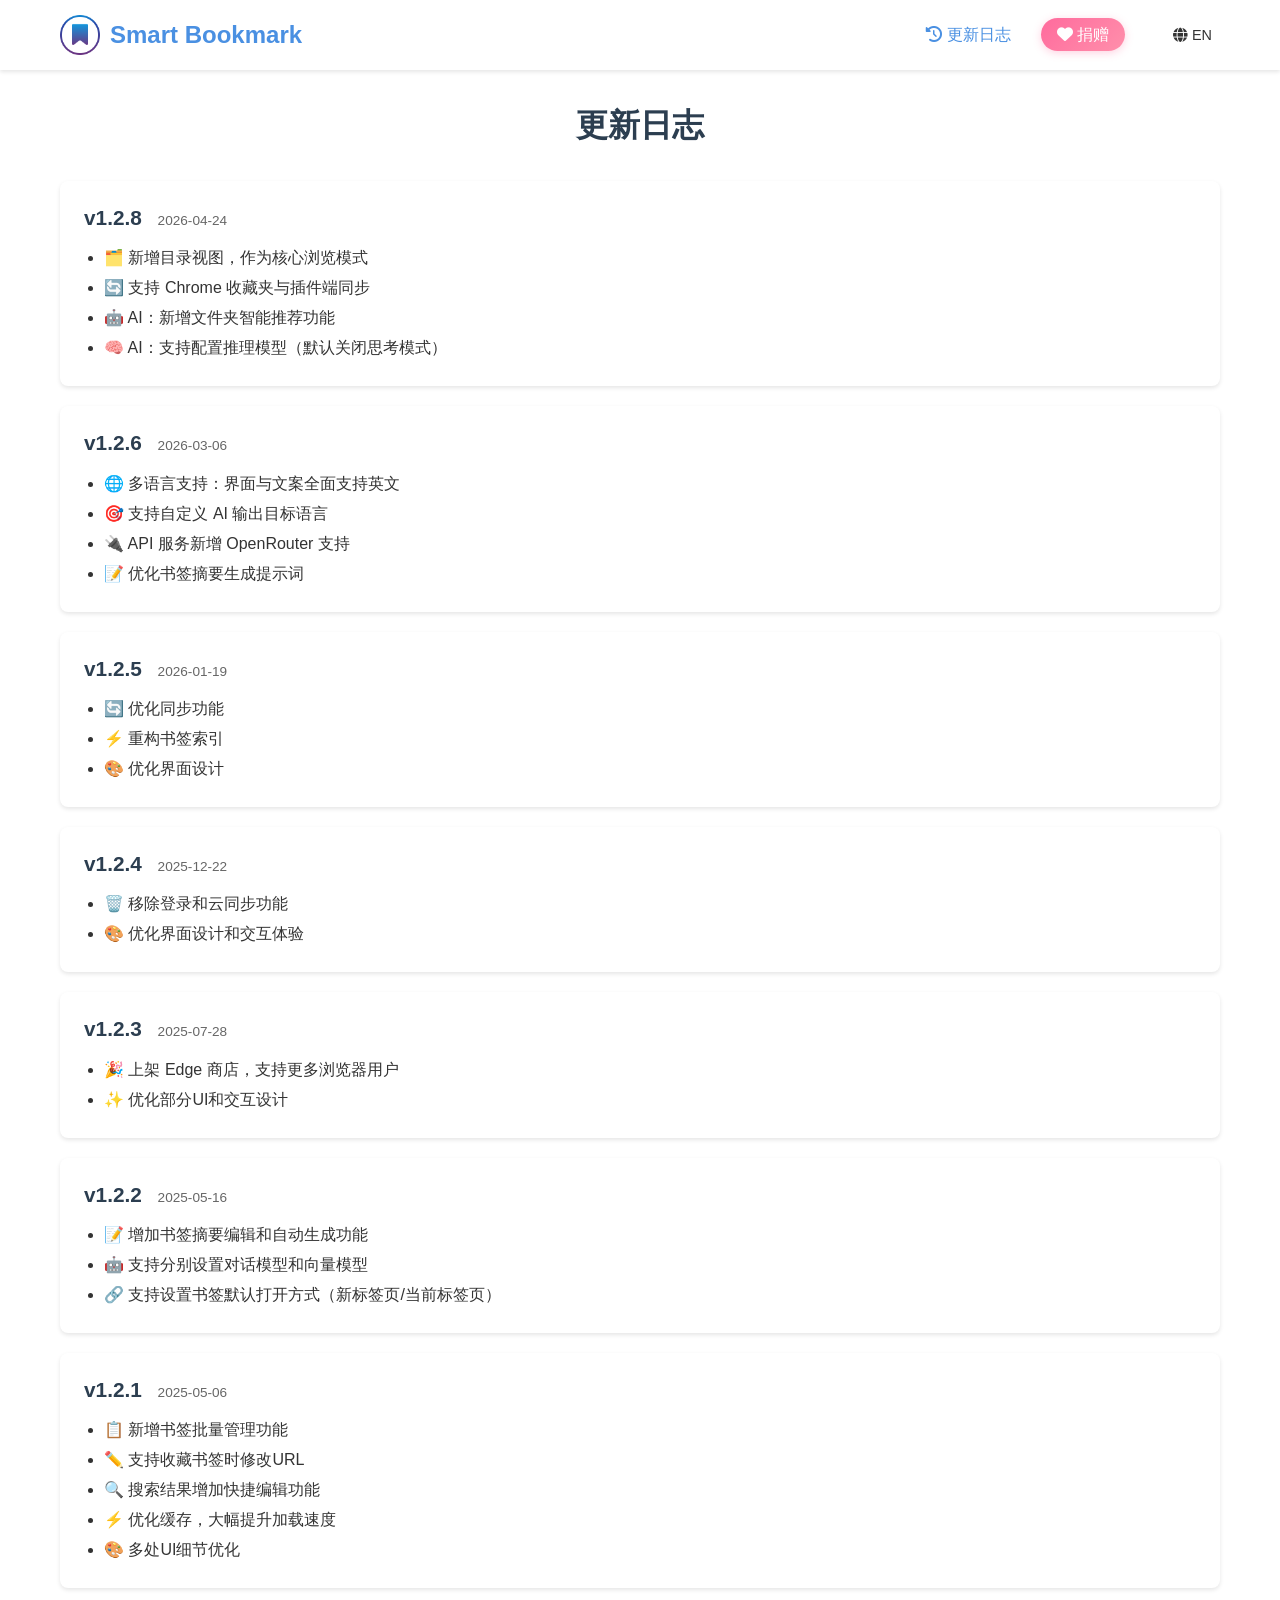
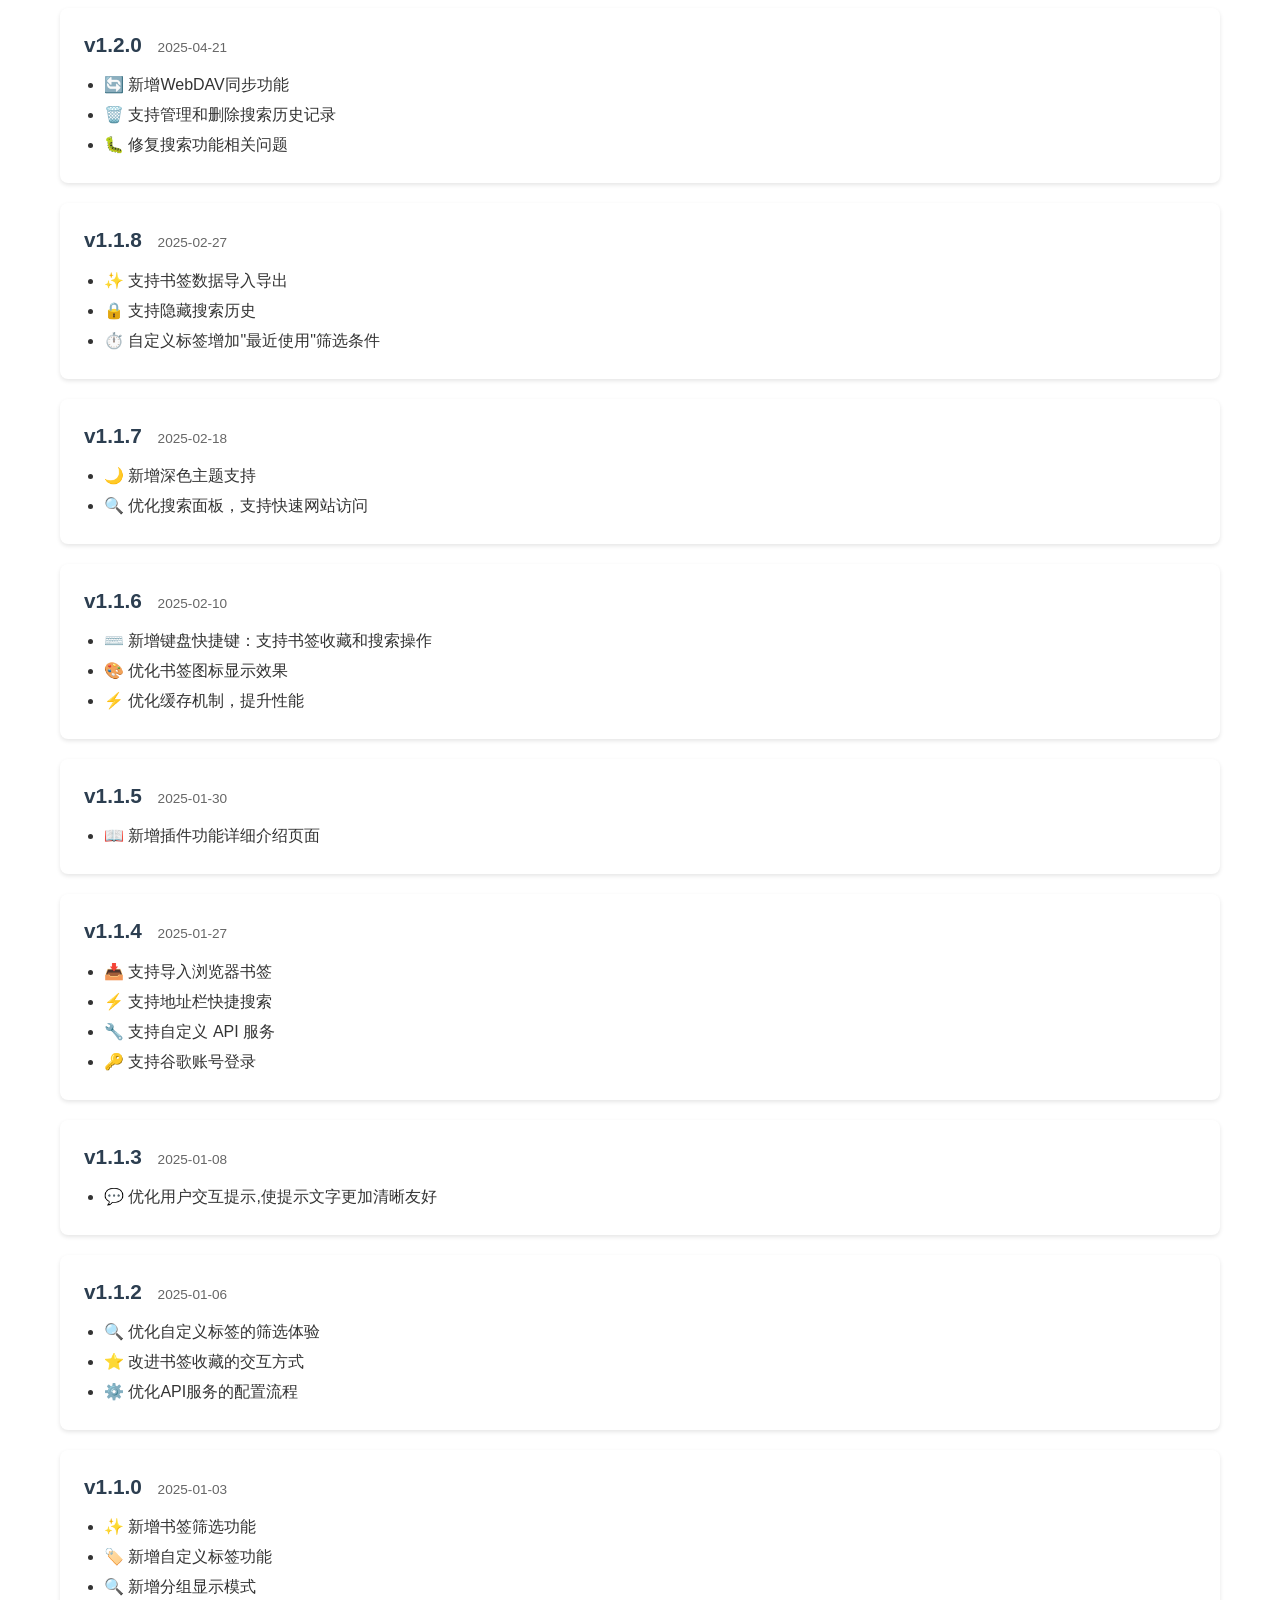
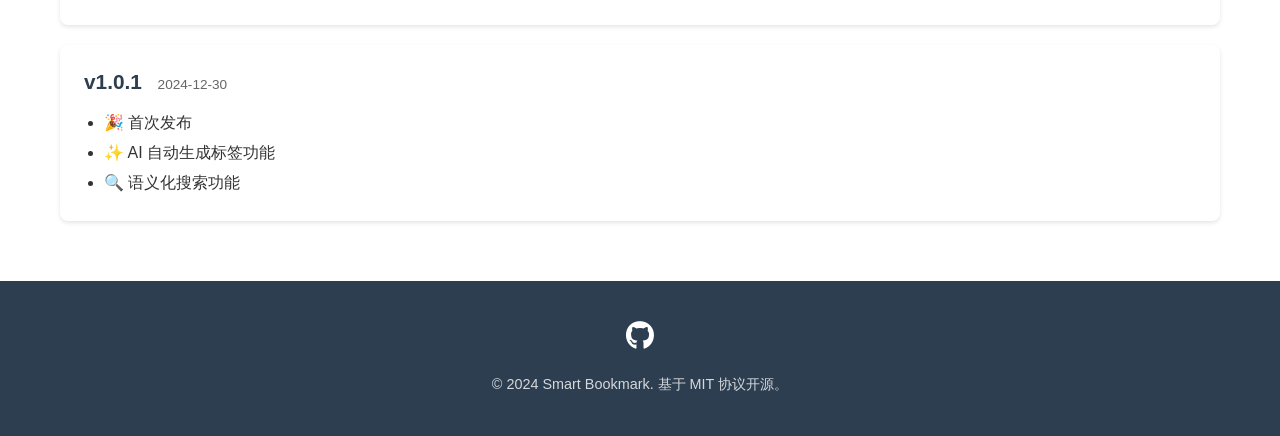
==== commit 479505f6: "docs: add v1.2.8 changelog entries" ====
--- a/changelog.html
+++ b/changelog.html
@@ -37,6 +37,15 @@
         <h1>更新日志</h1>
         
         <div class="version-list">
+            <div class="version-item">
+                <h2>v1.2.8 <span class="date">2026-04-24</span></h2>
+                <ul>
+                    <li>🗂️ 新增目录视图，作为核心浏览模式</li>
+                    <li>🔄 支持 Chrome 收藏夹与插件端同步</li>
+                    <li>🤖 AI：新增文件夹智能推荐功能</li>
+                    <li>🧠 AI：支持配置推理模型（默认关闭思考模式）</li>
+                </ul>
+            </div>
             <div class="version-item">
                 <h2>v1.2.6 <span class="date">2026-03-06</span></h2>
                 <ul>
@@ -176,4 +185,4 @@
         </div>
     </footer>
 </body>
-</html> +</html> 
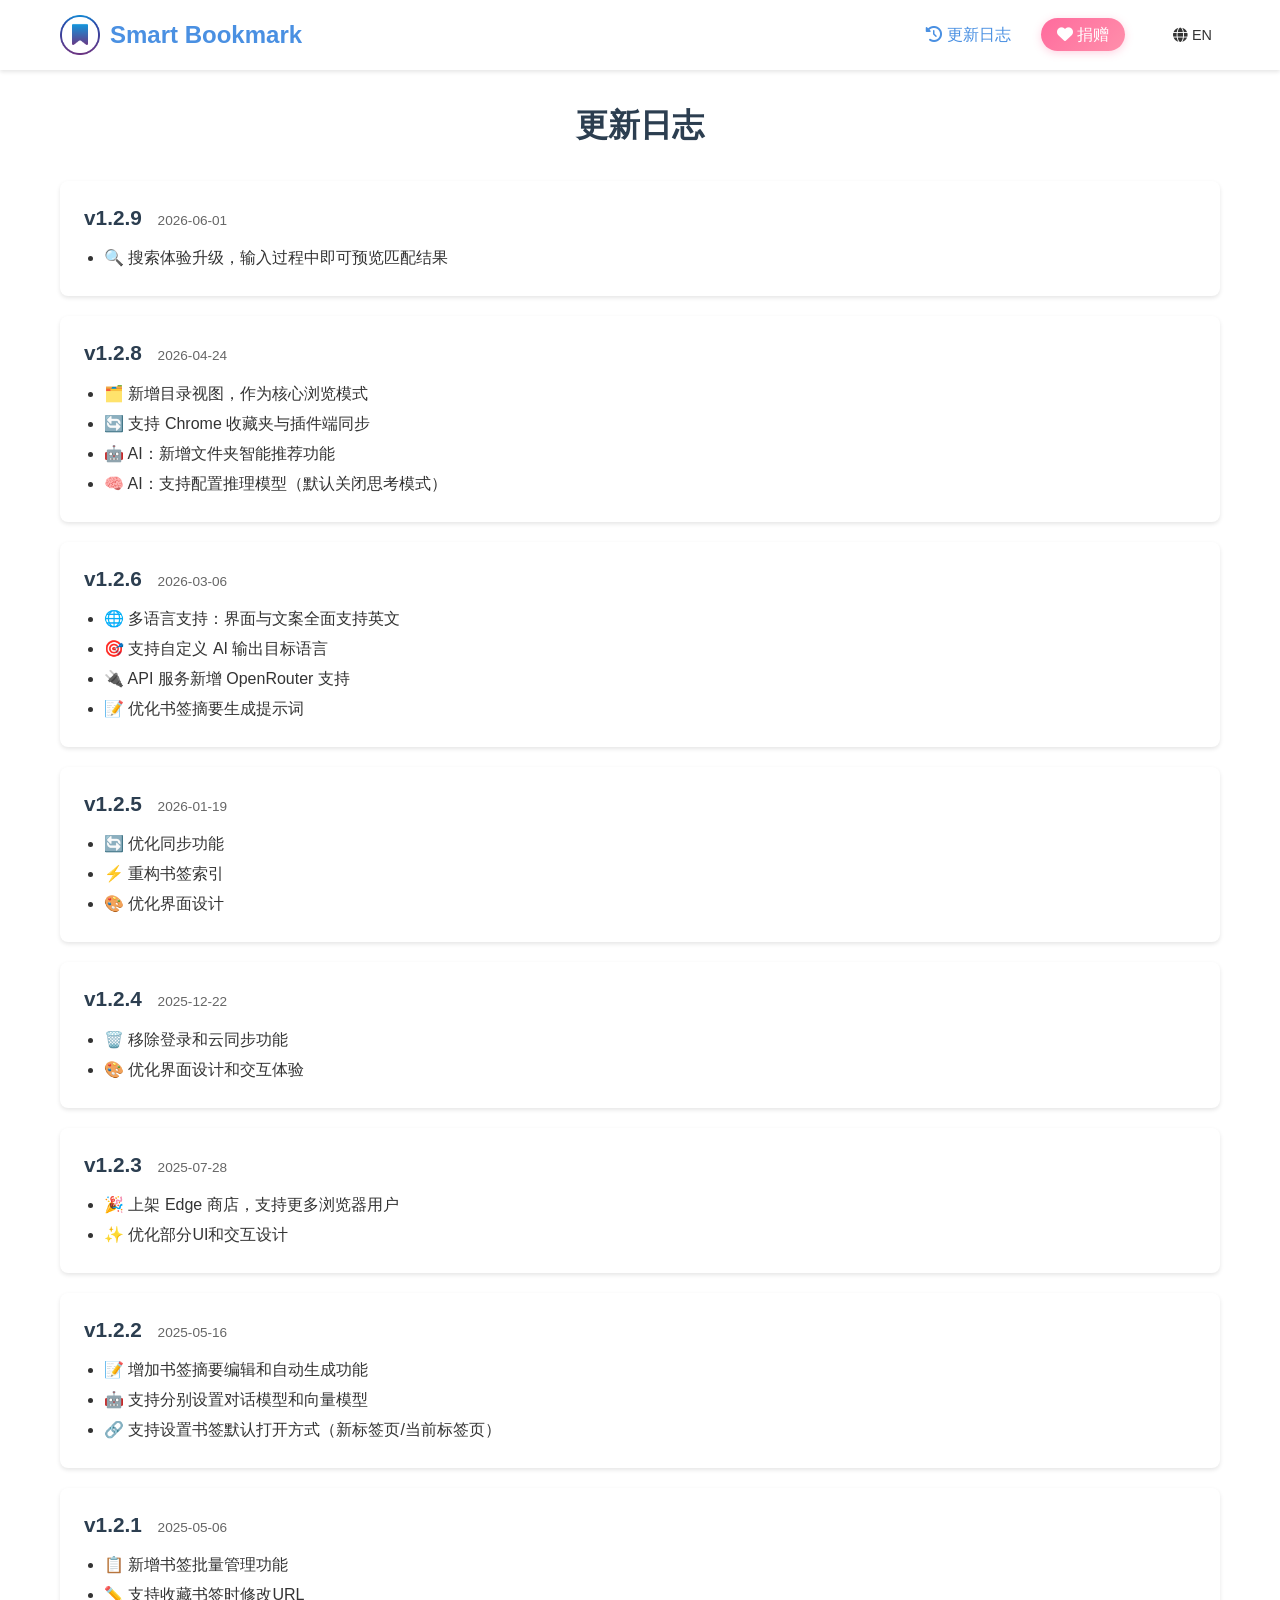
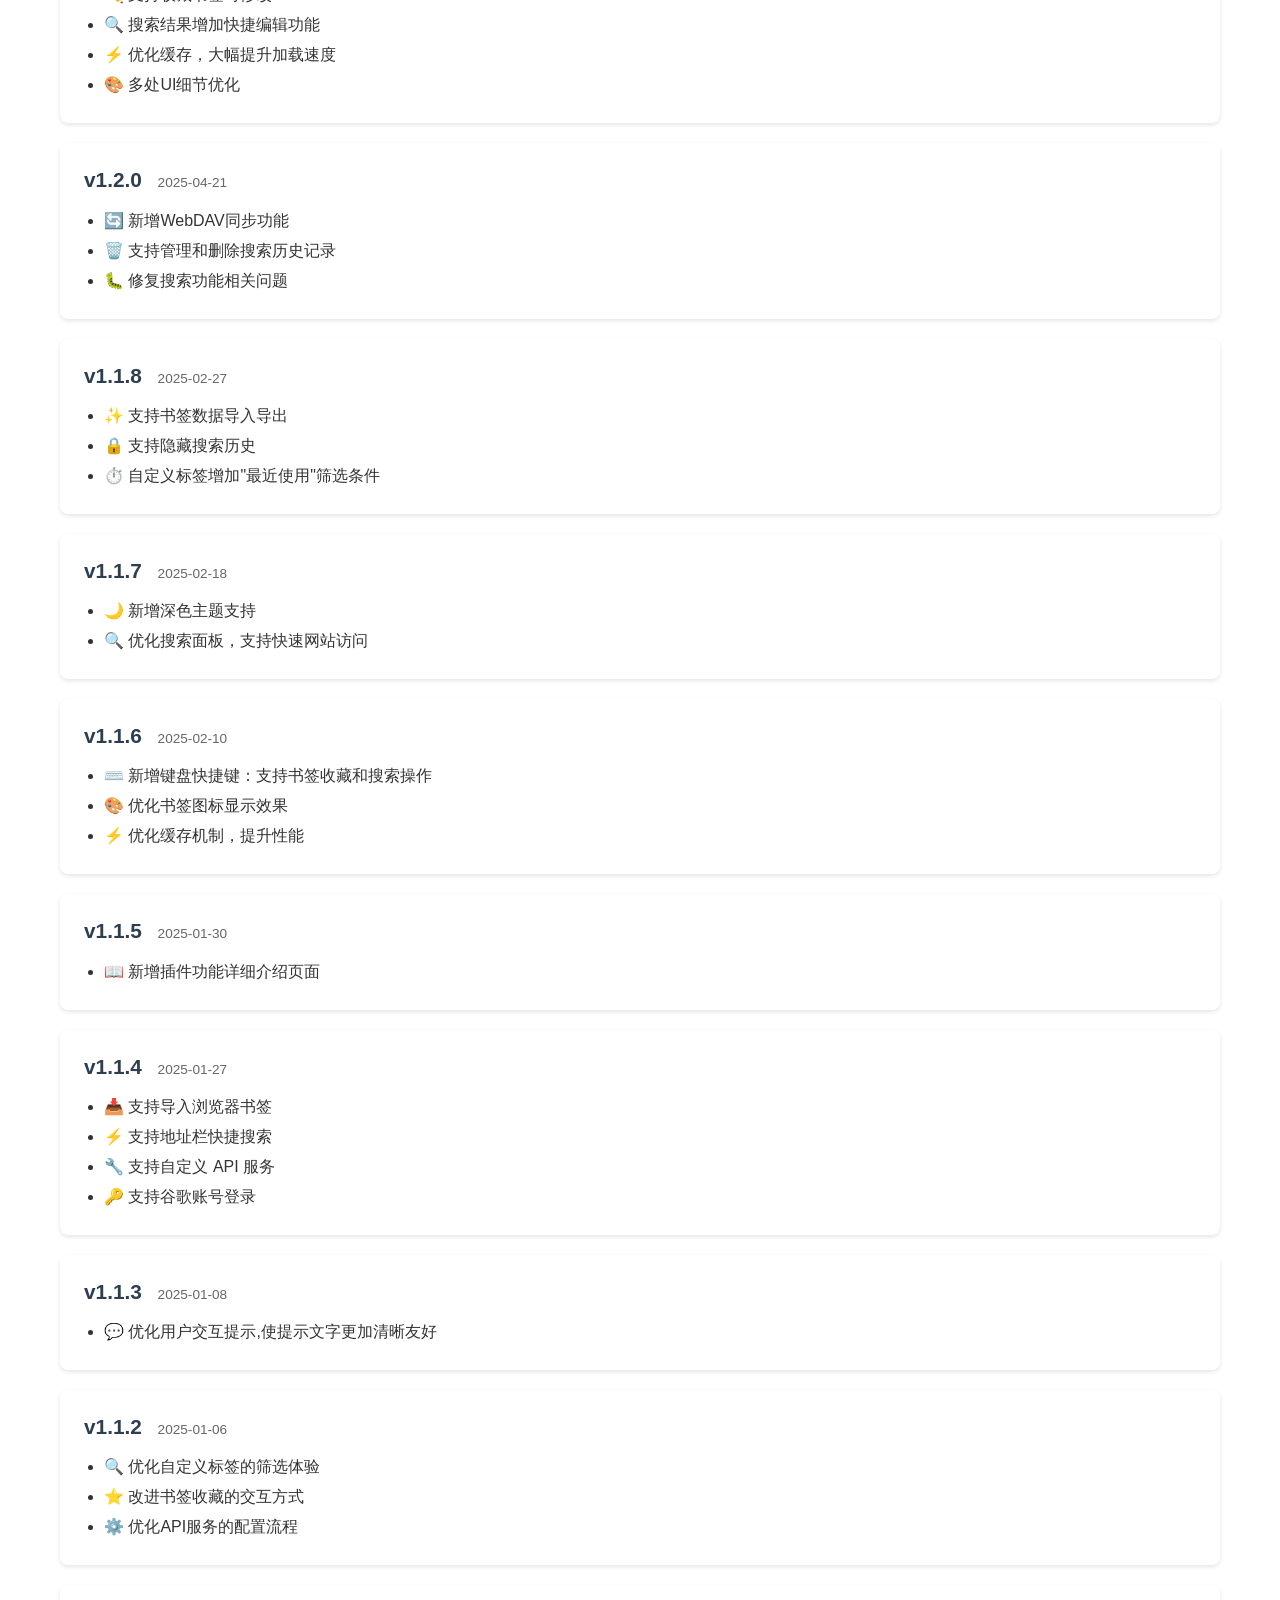
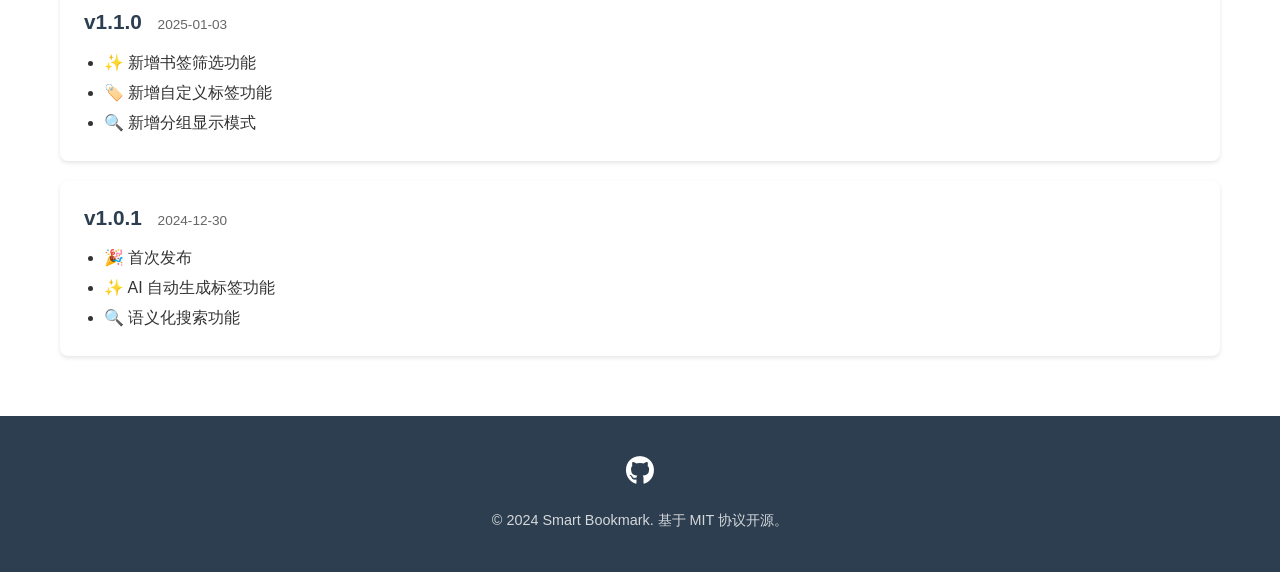
==== commit e2a78a63: "docs: add v1.2.9 changelog entries" ====
--- a/changelog.html
+++ b/changelog.html
@@ -37,6 +37,12 @@
         <h1>更新日志</h1>
         
         <div class="version-list">
+            <div class="version-item">
+                <h2>v1.2.9 <span class="date">2026-06-01</span></h2>
+                <ul>
+                    <li>🔍 搜索体验升级，输入过程中即可预览匹配结果</li>
+                </ul>
+            </div>
             <div class="version-item">
                 <h2>v1.2.8 <span class="date">2026-04-24</span></h2>
                 <ul>
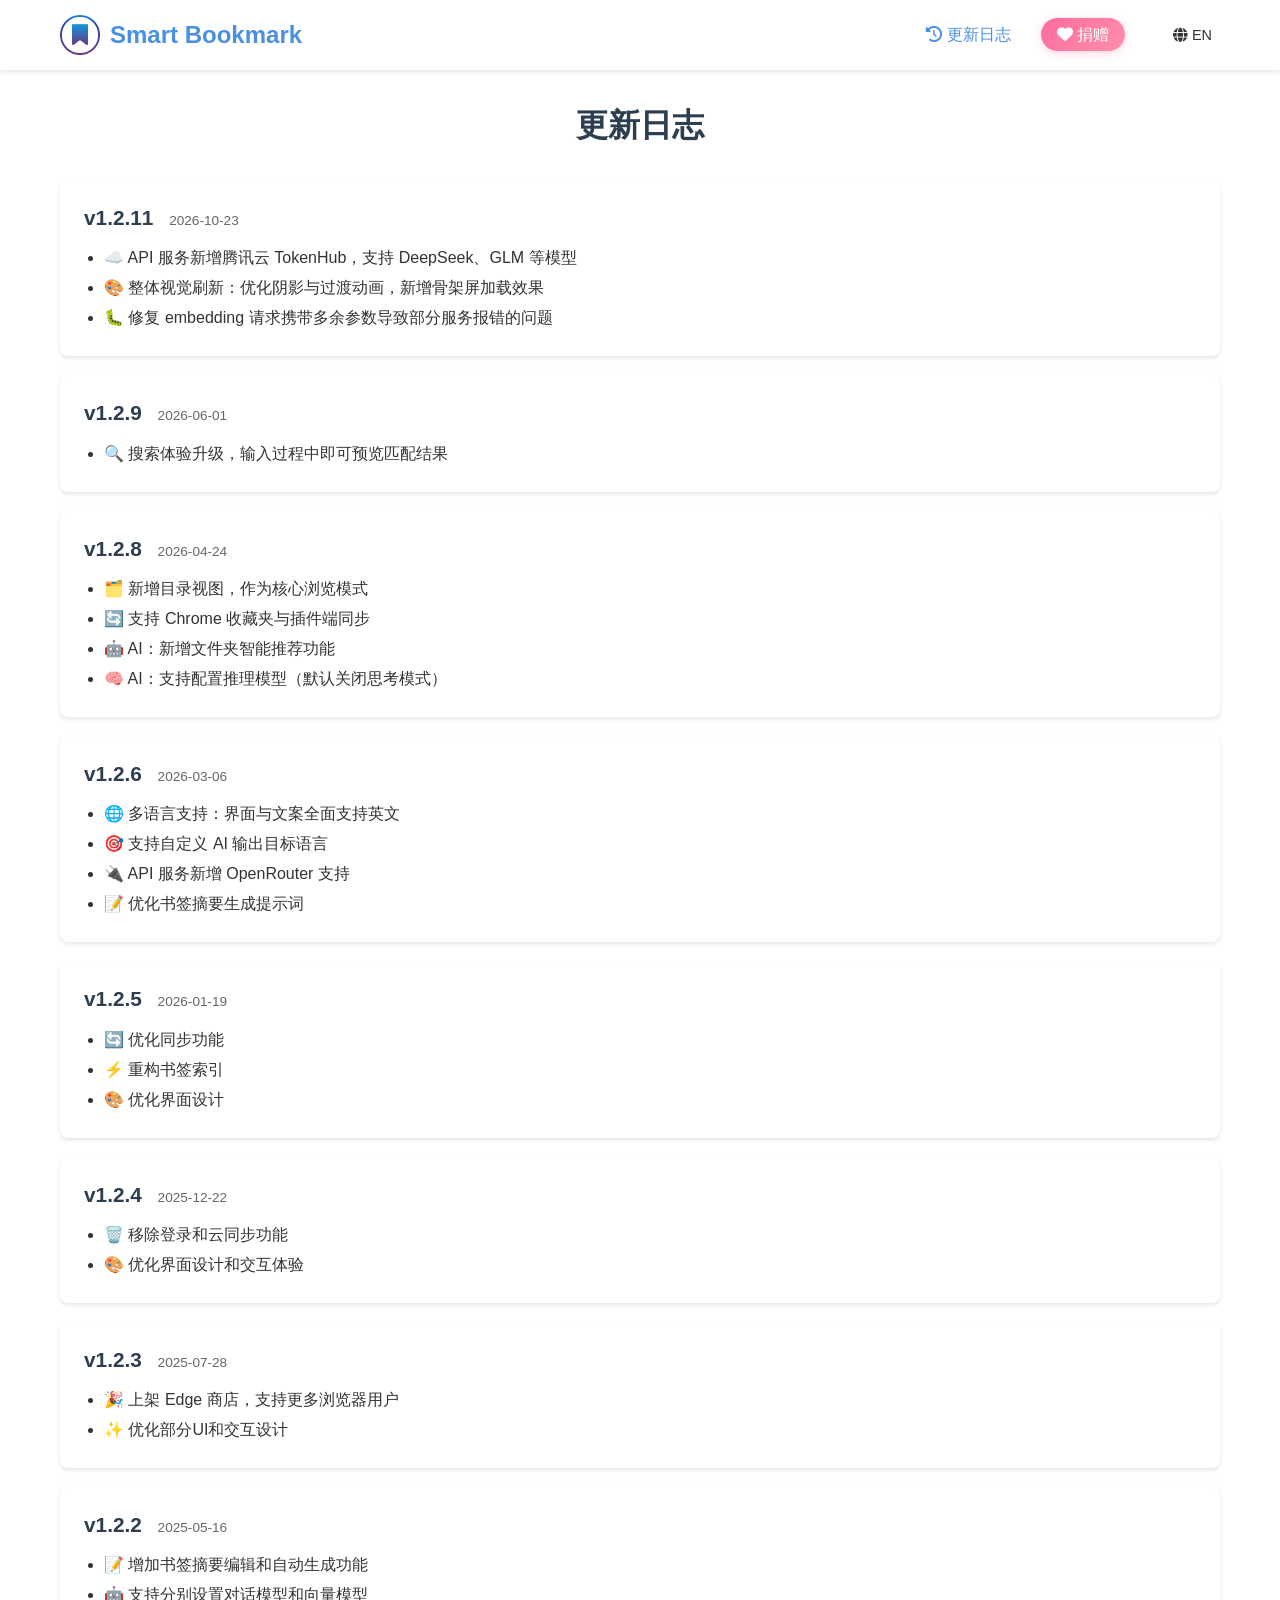
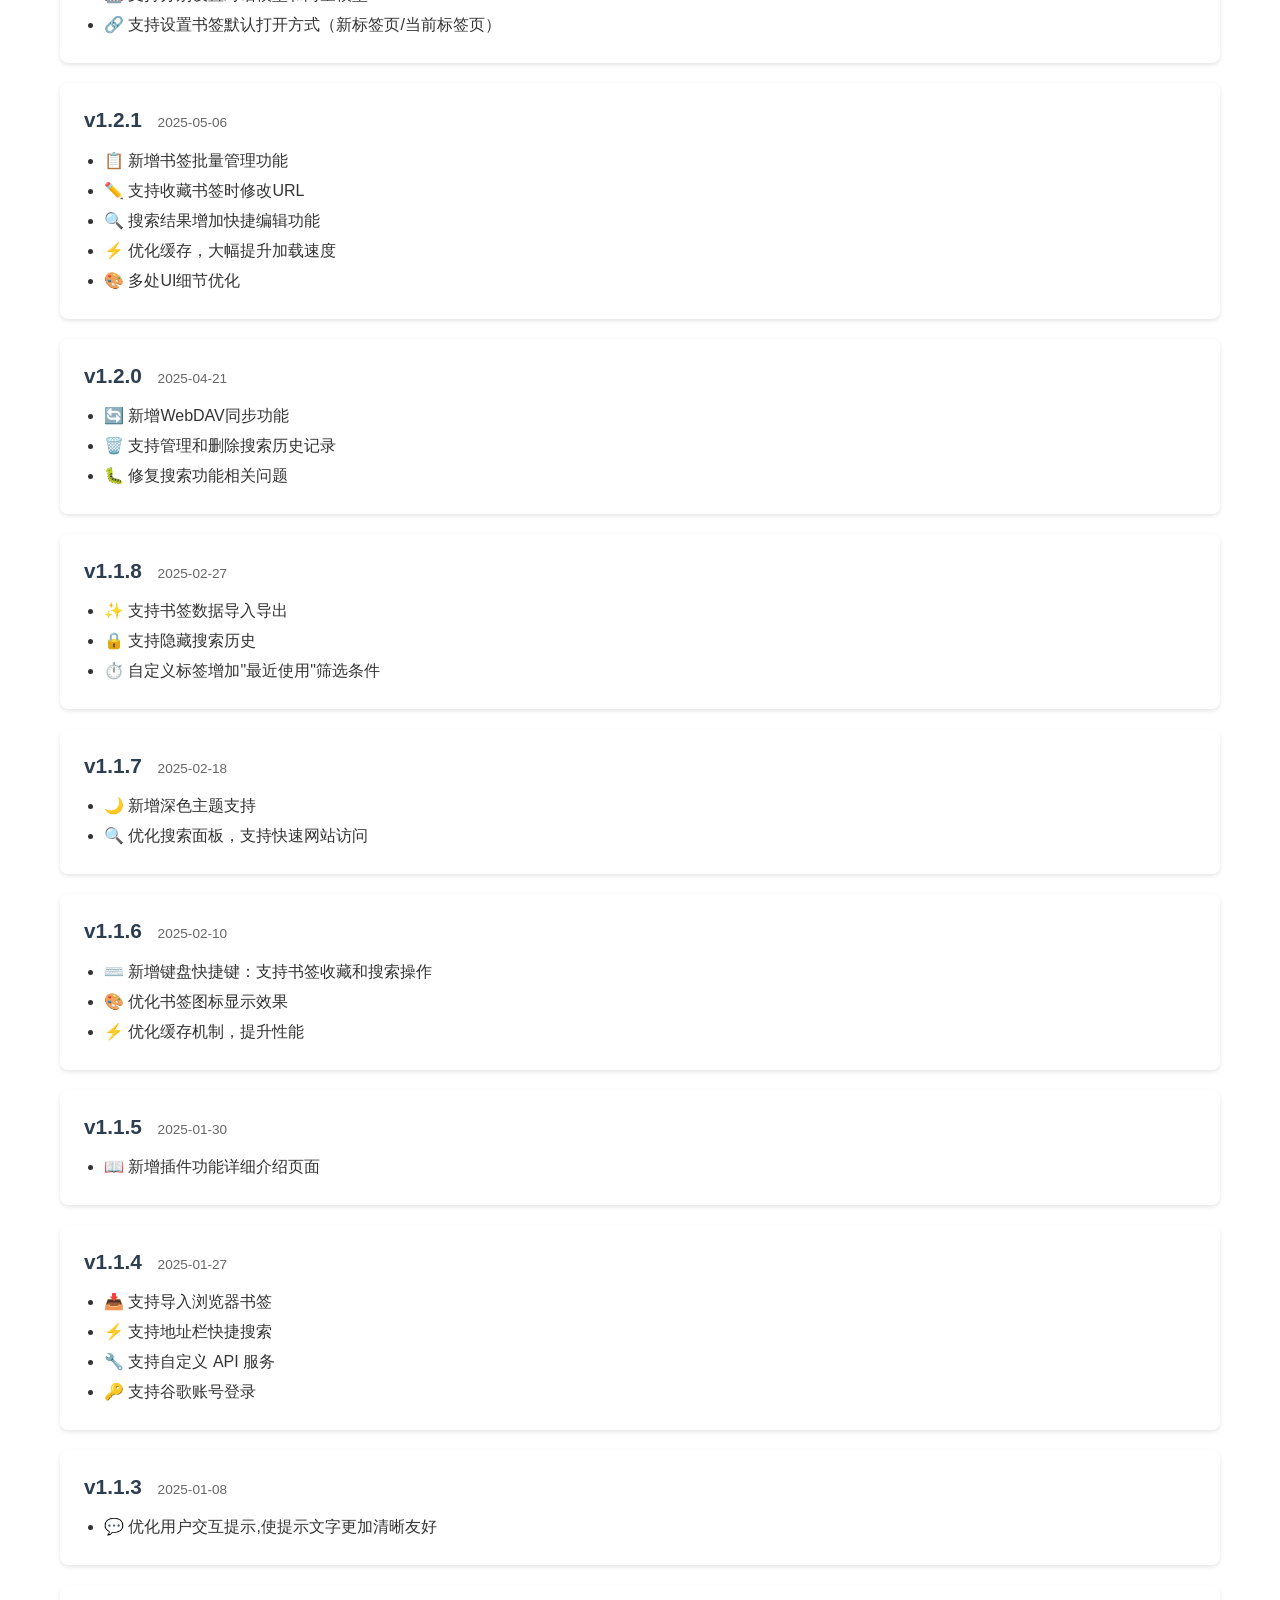
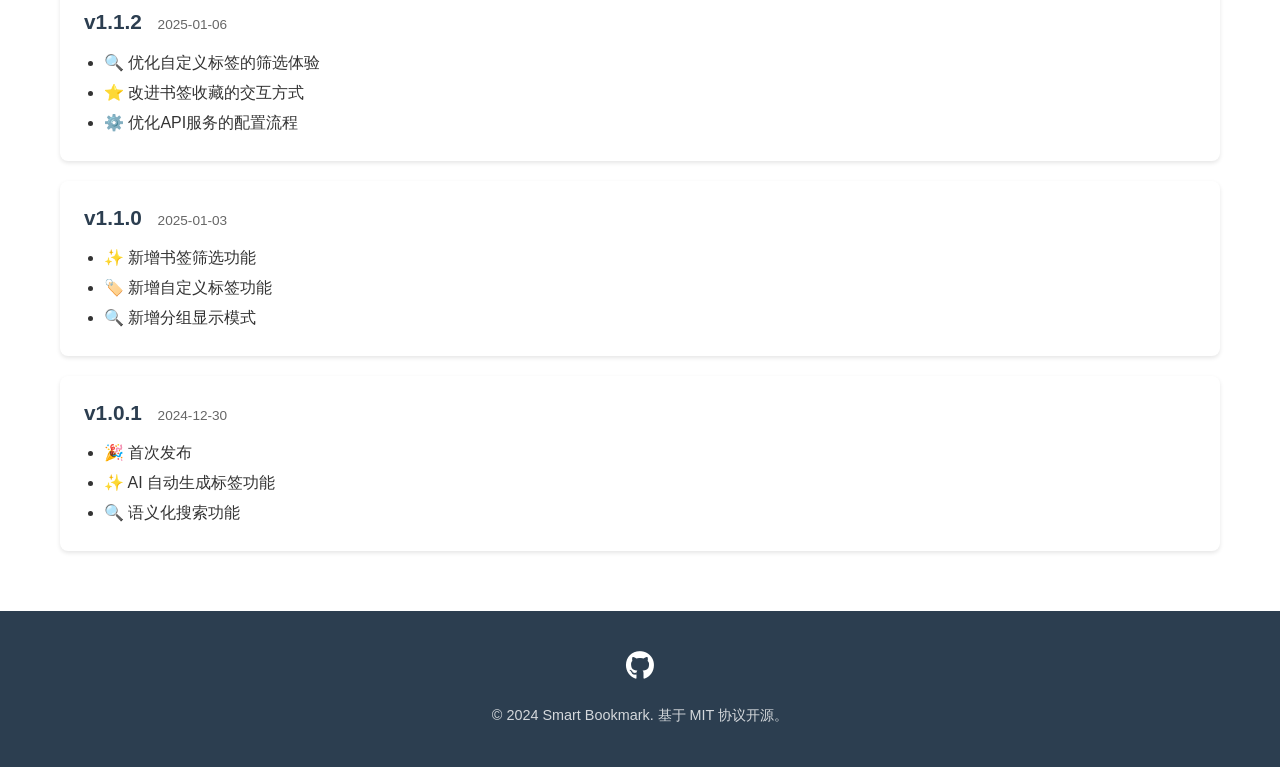
==== commit 9beddb0b: "docs: add v1.2.11 changelog entries with updates on Tencent Cloud TokenHub, visual enhancements, and" ====
--- a/changelog.html
+++ b/changelog.html
@@ -38,6 +38,14 @@
         
         <div class="version-list">
             <div class="version-item">
+                <h2>v1.2.11 <span class="date">2026-10-23</span></h2>
+                <ul>
+                    <li>☁️ API 服务新增腾讯云 TokenHub，支持 DeepSeek、GLM 等模型</li>
+                    <li>🎨 整体视觉刷新：优化阴影与过渡动画，新增骨架屏加载效果</li>
+                    <li>🐛 修复 embedding 请求携带多余参数导致部分服务报错的问题</li>
+                </ul>
+            </div>
+            <div class="version-item">
                 <h2>v1.2.9 <span class="date">2026-06-01</span></h2>
                 <ul>
                     <li>🔍 搜索体验升级，输入过程中即可预览匹配结果</li>
